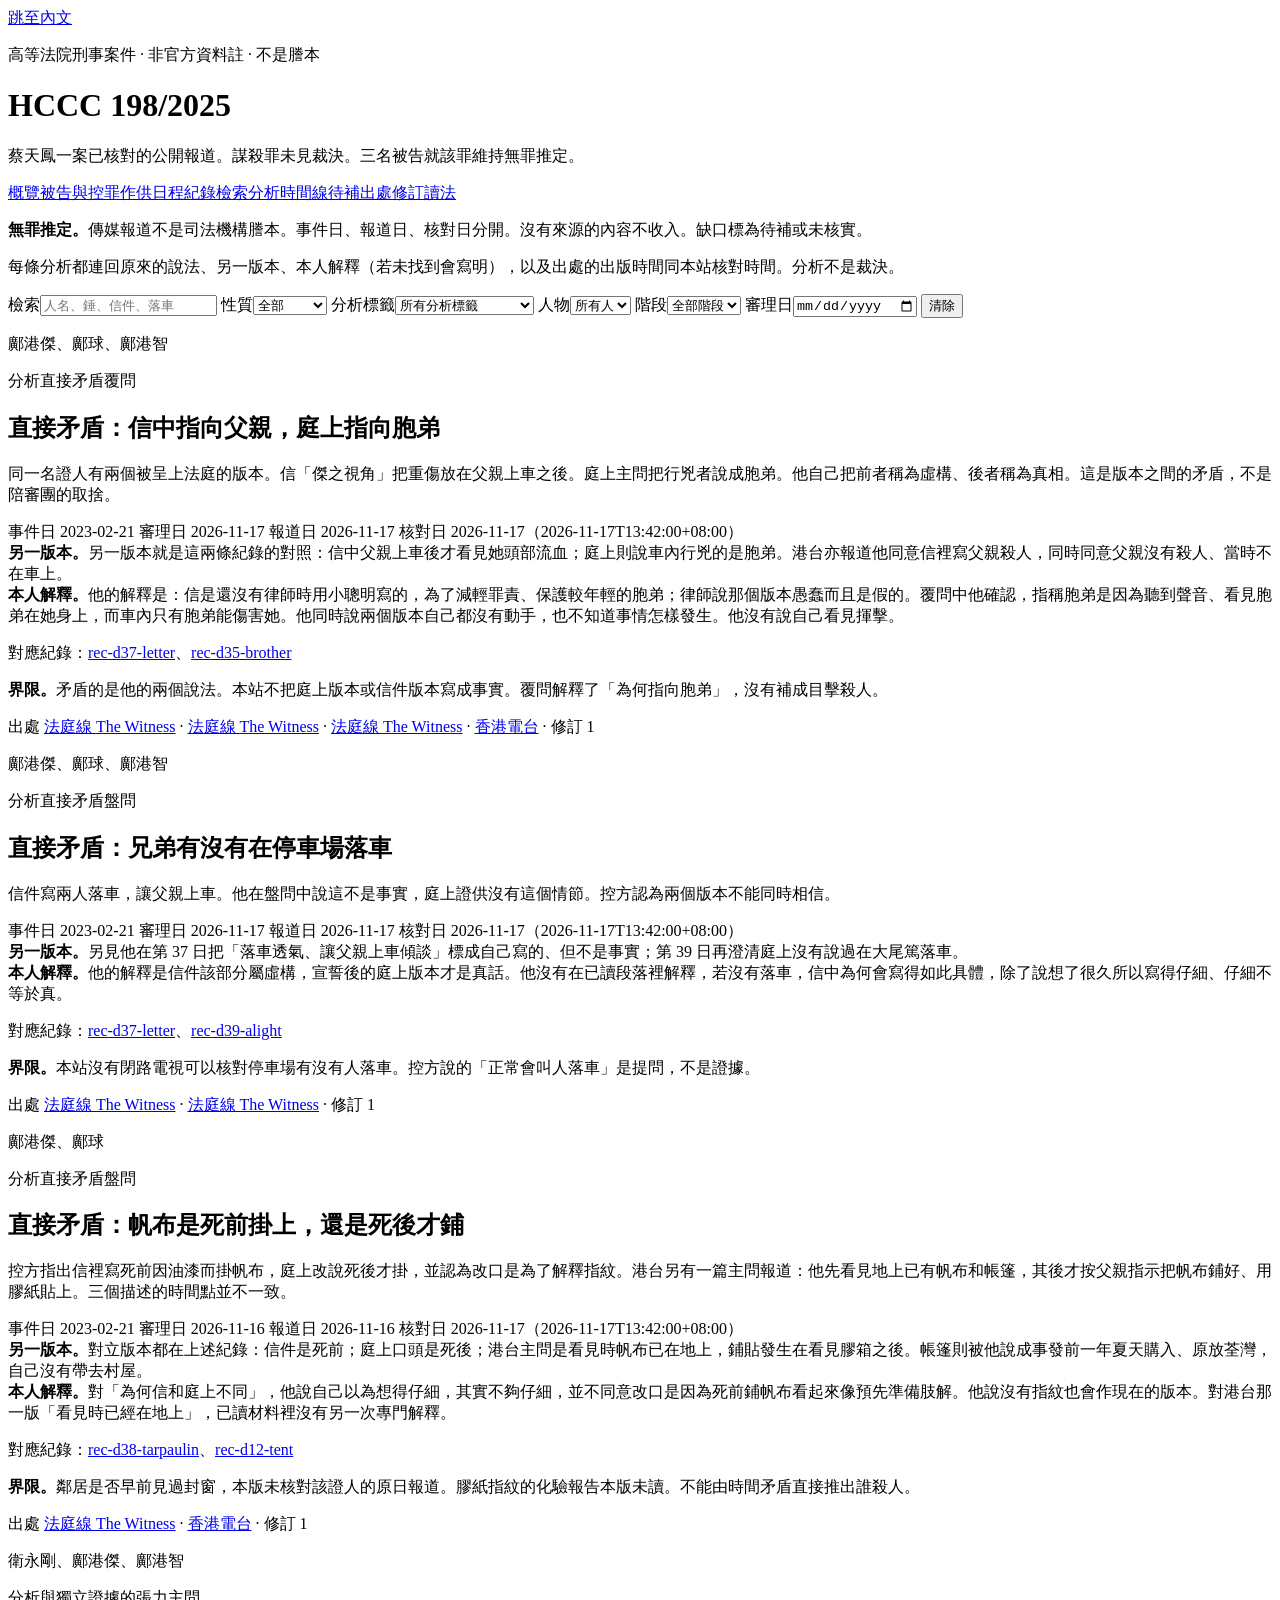
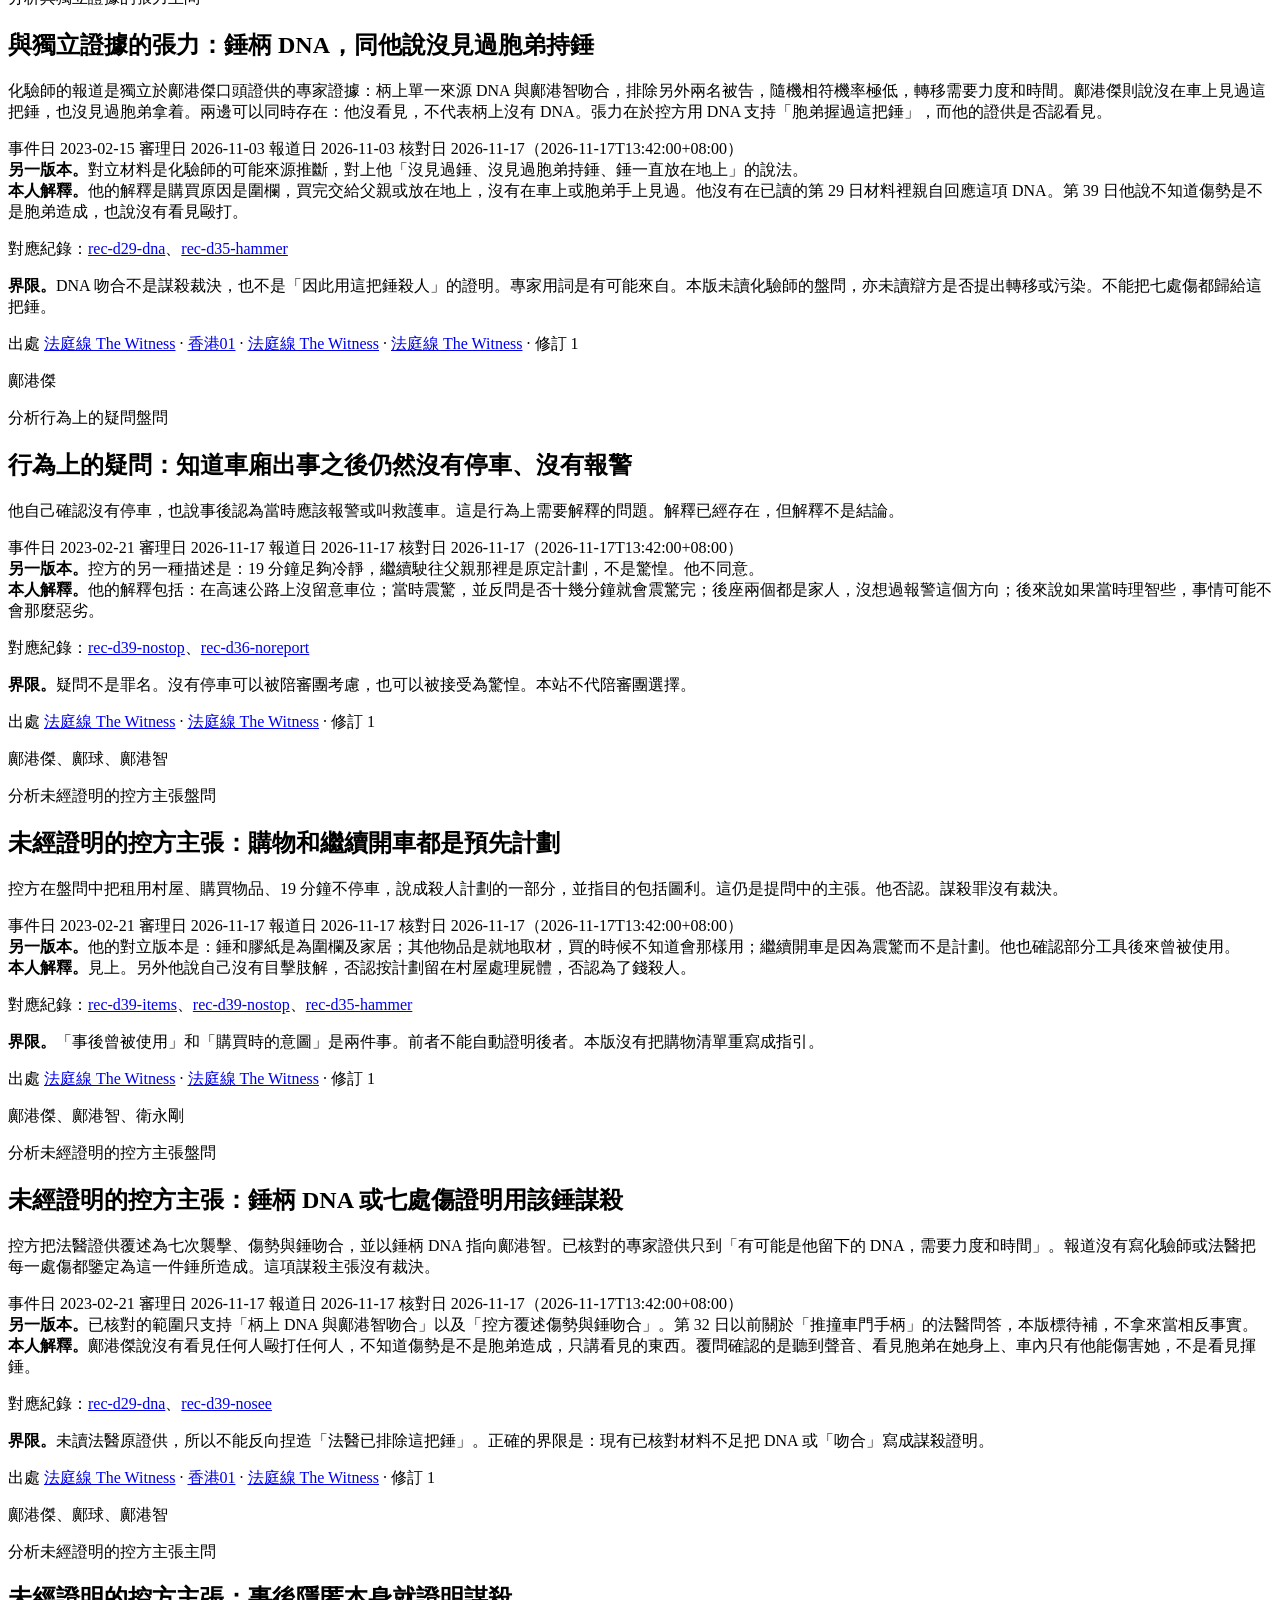
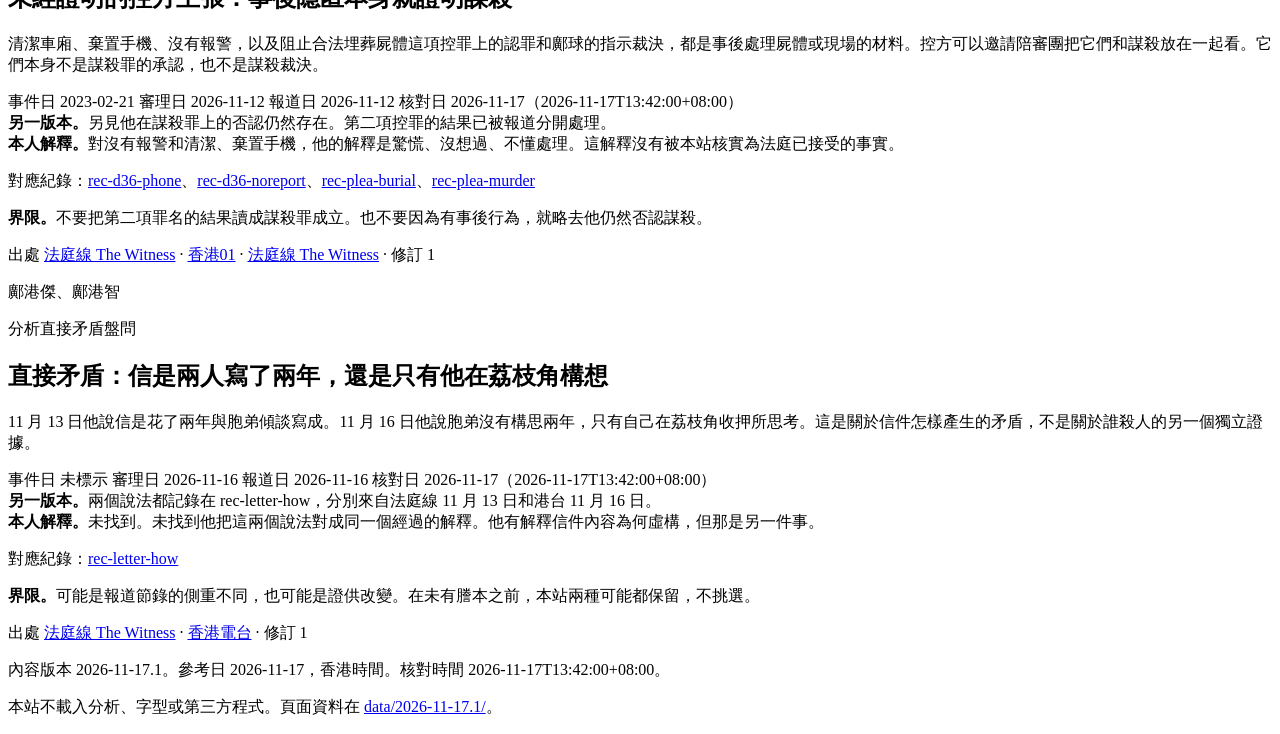
==== analysis.html @ abc50dba "Add court case review static site" ====
<!DOCTYPE html>
<html lang="zh-Hant-HK">
<head>
<meta charset="utf-8">
<meta name="viewport" content="width=device-width, initial-scale=1">
<title>分析 · HCCC 198/2025</title>
<link rel="stylesheet" href="assets/site.css">

</head>
<body>
<a class="skip" href="#content">跳至內文</a>
<header class="site-header">
  <div class="wrap">
    <p class="eyebrow">高等法院刑事案件 · 非官方資料註 · 不是謄本</p>
    <h1>HCCC 198/2025</h1>
    <p class="dek">蔡天鳳一案已核對的公開報道。謀殺罪未見裁決。三名被告就該罪維持無罪推定。</p>
    <nav class="nav" aria-label="頁面"><a href="index.html">概覽</a><a href="people.html">被告與控罪</a><a href="hearings.html">作供日程</a><a href="records.html">紀錄檢索</a><a href="analysis.html" aria-current="page">分析</a><a href="timeline.html">時間線</a><a href="gaps.html">待補</a><a href="sources.html">出處</a><a href="corrections.html">修訂</a><a href="method.html">讀法</a></nav>
  </div>
</header>
<div class="banner"><div class="wrap"><p><strong>無罪推定。</strong>傳媒報道不是司法機構謄本。事件日、報道日、核對日分開。沒有來源的內容不收入。缺口標為待補或未核實。</p></div></div>
<main id="content" class="wrap">
<section class="panel"><p>每條分析都連回原來的說法、另一版本、本人解釋（若未找到會寫明），以及出處的出版時間同本站核對時間。分析不是裁決。</p></section><div data-filter-root style="margin-top:0.8rem"><form class="filter" data-filter-form>
    <label>檢索<input name="text" type="search" placeholder="人名、錘、信件、落車"></label>
    <label>性質<select name="epistemic">
      <option value="">全部</option>
      <option value="reported-fact">報道事實</option>
      <option value="allegation">指控</option>
      <option value="analysis">分析</option>
      <option value="unknown">未知</option>
    </select></label>
    <label>分析標籤<select name="analysisLabel"><option value="">所有分析標籤</option><option value="direct-contradiction">直接矛盾</option><option value="tension-with-independent-evidence">與獨立證據的張力</option><option value="behavioural-question">行為上的疑問</option><option value="unproven-prosecution-proposition">未經證明的控方主張</option></select></label>
    <label>人物<select name="personId"><option value="">所有人</option><option value="p-choi">蔡天鳳</option><option value="p-d1">鄺港傑</option><option value="p-d2">鄺球</option><option value="p-d3">鄺港智</option><option value="p-judge">祁彥輝</option><option value="p-wai">衛永剛</option></select></label>
    <label>階段<select name="phase">
      <option value="">全部階段</option>
      <option value="examination-in-chief">主問</option>
      <option value="cross-examination">盤問</option>
      <option value="re-examination">覆問</option>
    </select></label>
    <label>審理日<input name="hearingDate" type="date"></label>
    <button type="reset">清除</button>
  </form>
  <p class="count" data-filter-count aria-live="polite"></p>
  <noscript><p>未啟用腳本時，下列紀錄全部列出。</p></noscript><div class="grid"><article class="record" id="an-who" data-record-id="an-who">
    <p class="kicker">鄺港傑、鄺球、鄺港智</p>
    <p><span class="tag analysis">分析</span><span class="tag analysis">直接矛盾</span><span class="tag">覆問</span></p>
    <h2>直接矛盾：信中指向父親，庭上指向胞弟</h2>
    <p>同一名證人有兩個被呈上法庭的版本。信「傑之視角」把重傷放在父親上車之後。庭上主問把行兇者說成胞弟。他自己把前者稱為虛構、後者稱為真相。這是版本之間的矛盾，不是陪審團的取捨。</p>
    <div class="dates">
    <span>事件日 2023-02-21</span>
    <span>審理日 2026-11-17</span>
    <span>報道日 2026-11-17</span>
    <span>核對日 2026-11-17（2026-11-17T13:42:00+08:00）</span>
  </div>
    <div class="explain"><strong>另一版本。</strong>另一版本就是這兩條紀錄的對照：信中父親上車後才看見她頭部流血；庭上則說車內行兇的是胞弟。港台亦報道他同意信裡寫父親殺人，同時同意父親沒有殺人、當時不在車上。</div>
      <div class="explain"><strong>本人解釋。</strong>他的解釋是：信是還沒有律師時用小聰明寫的，為了減輕罪責、保護較年輕的胞弟；律師說那個版本愚蠢而且是假的。覆問中他確認，指稱胞弟是因為聽到聲音、看見胞弟在她身上，而車內只有胞弟能傷害她。他同時說兩個版本自己都沒有動手，也不知道事情怎樣發生。他沒有說自己看見揮擊。</div>
      <p class="kicker">對應紀錄：<a href="records.html#rec-d37-letter">rec-d37-letter</a>、<a href="records.html#rec-d35-brother">rec-d35-brother</a></p>
    <div class="limits"><strong>界限。</strong>矛盾的是他的兩個說法。本站不把庭上版本或信件版本寫成事實。覆問解釋了「為何指向胞弟」，沒有補成目擊殺人。</div>
    <p class="kicker">出處 <a href="https://thewitnesshk.com/蔡天鳳案day37-囚中撰信指鄺球上車談判後蔡浴血-鄺港/">法庭線 The Witness</a> · <a href="https://thewitnesshk.com/蔡天鳳案day35-鄺港傑指證胞弟殺蔡-稱蔡車上罵弟其後/">法庭線 The Witness</a> · <a href="https://thewitnesshk.com/持續更新蔡天鳳案day39-控方列多個地點可停泊-質疑鄺/">法庭線 The Witness</a> · <a href="https://news.rthk.hk/rthk/ch/component/k2/1877960-20261116.htm">香港電台</a> · 修訂 1</p>
  </article>
<article class="record" id="an-alight" data-record-id="an-alight">
    <p class="kicker">鄺港傑、鄺球、鄺港智</p>
    <p><span class="tag analysis">分析</span><span class="tag analysis">直接矛盾</span><span class="tag">盤問</span></p>
    <h2>直接矛盾：兄弟有沒有在停車場落車</h2>
    <p>信件寫兩人落車，讓父親上車。他在盤問中說這不是事實，庭上證供沒有這個情節。控方認為兩個版本不能同時相信。</p>
    <div class="dates">
    <span>事件日 2023-02-21</span>
    <span>審理日 2026-11-17</span>
    <span>報道日 2026-11-17</span>
    <span>核對日 2026-11-17（2026-11-17T13:42:00+08:00）</span>
  </div>
    <div class="explain"><strong>另一版本。</strong>另見他在第 37 日把「落車透氣、讓父親上車傾談」標成自己寫的、但不是事實；第 39 日再澄清庭上沒有說過在大尾篤落車。</div>
      <div class="explain"><strong>本人解釋。</strong>他的解釋是信件該部分屬虛構，宣誓後的庭上版本才是真話。他沒有在已讀段落裡解釋，若沒有落車，信中為何會寫得如此具體，除了說想了很久所以寫得仔細、仔細不等於真。</div>
      <p class="kicker">對應紀錄：<a href="records.html#rec-d37-letter">rec-d37-letter</a>、<a href="records.html#rec-d39-alight">rec-d39-alight</a></p>
    <div class="limits"><strong>界限。</strong>本站沒有閉路電視可以核對停車場有沒有人落車。控方說的「正常會叫人落車」是提問，不是證據。</div>
    <p class="kicker">出處 <a href="https://thewitnesshk.com/蔡天鳳案day37-囚中撰信指鄺球上車談判後蔡浴血-鄺港/">法庭線 The Witness</a> · <a href="https://thewitnesshk.com/持續更新蔡天鳳案day39-控方列多個地點可停泊-質疑鄺/">法庭線 The Witness</a> · 修訂 1</p>
  </article>
<article class="record" id="an-tarp" data-record-id="an-tarp">
    <p class="kicker">鄺港傑、鄺球</p>
    <p><span class="tag analysis">分析</span><span class="tag analysis">直接矛盾</span><span class="tag">盤問</span></p>
    <h2>直接矛盾：帆布是死前掛上，還是死後才鋪</h2>
    <p>控方指出信裡寫死前因油漆而掛帆布，庭上改說死後才掛，並認為改口是為了解釋指紋。港台另有一篇主問報道：他先看見地上已有帆布和帳篷，其後才按父親指示把帆布鋪好、用膠紙貼上。三個描述的時間點並不一致。</p>
    <div class="dates">
    <span>事件日 2023-02-21</span>
    <span>審理日 2026-11-16</span>
    <span>報道日 2026-11-16</span>
    <span>核對日 2026-11-17（2026-11-17T13:42:00+08:00）</span>
  </div>
    <div class="explain"><strong>另一版本。</strong>對立版本都在上述紀錄：信件是死前；庭上口頭是死後；港台主問是看見時帆布已在地上，鋪貼發生在看見膠箱之後。帳篷則被他說成事發前一年夏天購入、原放荃灣，自己沒有帶去村屋。</div>
      <div class="explain"><strong>本人解釋。</strong>對「為何信和庭上不同」，他說自己以為想得仔細，其實不夠仔細，並不同意改口是因為死前鋪帆布看起來像預先準備肢解。他說沒有指紋也會作現在的版本。對港台那一版「看見時已經在地上」，已讀材料裡沒有另一次專門解釋。</div>
      <p class="kicker">對應紀錄：<a href="records.html#rec-d38-tarpaulin">rec-d38-tarpaulin</a>、<a href="records.html#rec-d12-tent">rec-d12-tent</a></p>
    <div class="limits"><strong>界限。</strong>鄰居是否早前見過封窗，本版未核對該證人的原日報道。膠紙指紋的化驗報告本版未讀。不能由時間矛盾直接推出誰殺人。</div>
    <p class="kicker">出處 <a href="https://thewitnesshk.com/持續更新-蔡天鳳案day38-鄺港傑開始接受控方盤問/">法庭線 The Witness</a> · <a href="https://news.rthk.hk/rthk/ch/component/k2/1877554-20261112.htm">香港電台</a> · 修訂 1</p>
  </article>
<article class="record" id="an-dna" data-record-id="an-dna">
    <p class="kicker">衛永剛、鄺港傑、鄺港智</p>
    <p><span class="tag analysis">分析</span><span class="tag analysis">與獨立證據的張力</span><span class="tag">主問</span></p>
    <h2>與獨立證據的張力：錘柄 DNA，同他說沒見過胞弟持錘</h2>
    <p>化驗師的報道是獨立於鄺港傑口頭證供的專家證據：柄上單一來源 DNA 與鄺港智吻合，排除另外兩名被告，隨機相符機率極低，轉移需要力度和時間。鄺港傑則說沒在車上見過這把錘，也沒見過胞弟拿着。兩邊可以同時存在：他沒看見，不代表柄上沒有 DNA。張力在於控方用 DNA 支持「胞弟握過這把錘」，而他的證供是否認看見。</p>
    <div class="dates">
    <span>事件日 2023-02-15</span>
    <span>審理日 2026-11-03</span>
    <span>報道日 2026-11-03</span>
    <span>核對日 2026-11-17（2026-11-17T13:42:00+08:00）</span>
  </div>
    <div class="explain"><strong>另一版本。</strong>對立材料是化驗師的可能來源推斷，對上他「沒見過錘、沒見過胞弟持錘、錘一直放在地上」的說法。</div>
      <div class="explain"><strong>本人解釋。</strong>他的解釋是購買原因是圍欄，買完交給父親或放在地上，沒有在車上或胞弟手上見過。他沒有在已讀的第 29 日材料裡親自回應這項 DNA。第 39 日他說不知道傷勢是不是胞弟造成，也說沒有看見毆打。</div>
      <p class="kicker">對應紀錄：<a href="records.html#rec-d29-dna">rec-d29-dna</a>、<a href="records.html#rec-d35-hammer">rec-d35-hammer</a></p>
    <div class="limits"><strong>界限。</strong>DNA 吻合不是謀殺裁決，也不是「因此用這把錘殺人」的證明。專家用詞是有可能來自。本版未讀化驗師的盤問，亦未讀辯方是否提出轉移或污染。不能把七處傷都歸給這把錘。</div>
    <p class="kicker">出處 <a href="https://thewitnesshk.com/蔡天鳳案day29-控方專家錘仔手柄dna與鄺港智吻合-與鄺球/">法庭線 The Witness</a> · <a href="https://www.hk01.com/社會新聞/60406763/蔡天鳳案-涉案錘柄dna屬鄺港智-專家排除屬鄺球鄺港傑兩人">香港01</a> · <a href="https://thewitnesshk.com/持續更新蔡天鳳案day35-鄺港傑數次到龍尾村與父吃飯/">法庭線 The Witness</a> · <a href="https://thewitnesshk.com/持續更新蔡天鳳案day39-控方列多個地點可停泊-質疑鄺/">法庭線 The Witness</a> · 修訂 1</p>
  </article>
<article class="record" id="an-nostop" data-record-id="an-nostop">
    <p class="kicker">鄺港傑</p>
    <p><span class="tag analysis">分析</span><span class="tag analysis">行為上的疑問</span><span class="tag">盤問</span></p>
    <h2>行為上的疑問：知道車廂出事之後仍然沒有停車、沒有報警</h2>
    <p>他自己確認沒有停車，也說事後認為當時應該報警或叫救護車。這是行為上需要解釋的問題。解釋已經存在，但解釋不是結論。</p>
    <div class="dates">
    <span>事件日 2023-02-21</span>
    <span>審理日 2026-11-17</span>
    <span>報道日 2026-11-17</span>
    <span>核對日 2026-11-17（2026-11-17T13:42:00+08:00）</span>
  </div>
    <div class="explain"><strong>另一版本。</strong>控方的另一種描述是：19 分鐘足夠冷靜，繼續駛往父親那裡是原定計劃，不是驚惶。他不同意。</div>
      <div class="explain"><strong>本人解釋。</strong>他的解釋包括：在高速公路上沒留意車位；當時震驚，並反問是否十幾分鐘就會震驚完；後座兩個都是家人，沒想過報警這個方向；後來說如果當時理智些，事情可能不會那麼惡劣。</div>
      <p class="kicker">對應紀錄：<a href="records.html#rec-d39-nostop">rec-d39-nostop</a>、<a href="records.html#rec-d36-noreport">rec-d36-noreport</a></p>
    <div class="limits"><strong>界限。</strong>疑問不是罪名。沒有停車可以被陪審團考慮，也可以被接受為驚惶。本站不代陪審團選擇。</div>
    <p class="kicker">出處 <a href="https://thewitnesshk.com/持續更新蔡天鳳案day39-控方列多個地點可停泊-質疑鄺/">法庭線 The Witness</a> · <a href="https://thewitnesshk.com/蔡天鳳案day36-鄺港傑清潔車廂棄蔡手機-因冇諗過唔識/">法庭線 The Witness</a> · 修訂 1</p>
  </article>
<article class="record" id="an-plan" data-record-id="an-plan">
    <p class="kicker">鄺港傑、鄺球、鄺港智</p>
    <p><span class="tag analysis">分析</span><span class="tag analysis">未經證明的控方主張</span><span class="tag">盤問</span></p>
    <h2>未經證明的控方主張：購物和繼續開車都是預先計劃</h2>
    <p>控方在盤問中把租用村屋、購買物品、19 分鐘不停車，說成殺人計劃的一部分，並指目的包括圖利。這仍是提問中的主張。他否認。謀殺罪沒有裁決。</p>
    <div class="dates">
    <span>事件日 2023-02-21</span>
    <span>審理日 2026-11-17</span>
    <span>報道日 2026-11-17</span>
    <span>核對日 2026-11-17（2026-11-17T13:42:00+08:00）</span>
  </div>
    <div class="explain"><strong>另一版本。</strong>他的對立版本是：錘和膠紙是為圍欄及家居；其他物品是就地取材，買的時候不知道會那樣用；繼續開車是因為震驚而不是計劃。他也確認部分工具後來曾被使用。</div>
      <div class="explain"><strong>本人解釋。</strong>見上。另外他說自己沒有目擊肢解，否認按計劃留在村屋處理屍體，否認為了錢殺人。</div>
      <p class="kicker">對應紀錄：<a href="records.html#rec-d39-items">rec-d39-items</a>、<a href="records.html#rec-d39-nostop">rec-d39-nostop</a>、<a href="records.html#rec-d35-hammer">rec-d35-hammer</a></p>
    <div class="limits"><strong>界限。</strong>「事後曾被使用」和「購買時的意圖」是兩件事。前者不能自動證明後者。本版沒有把購物清單重寫成指引。</div>
    <p class="kicker">出處 <a href="https://thewitnesshk.com/持續更新蔡天鳳案day39-控方列多個地點可停泊-質疑鄺/">法庭線 The Witness</a> · <a href="https://thewitnesshk.com/持續更新蔡天鳳案day35-鄺港傑數次到龍尾村與父吃飯/">法庭線 The Witness</a> · 修訂 1</p>
  </article>
<article class="record" id="an-hammer-limit" data-record-id="an-hammer-limit">
    <p class="kicker">鄺港傑、鄺港智、衛永剛</p>
    <p><span class="tag analysis">分析</span><span class="tag analysis">未經證明的控方主張</span><span class="tag">盤問</span></p>
    <h2>未經證明的控方主張：錘柄 DNA 或七處傷證明用該錘謀殺</h2>
    <p>控方把法醫證供覆述為七次襲擊、傷勢與錘吻合，並以錘柄 DNA 指向鄺港智。已核對的專家證供只到「有可能是他留下的 DNA，需要力度和時間」。報道沒有寫化驗師或法醫把每一處傷都鑒定為這一件錘所造成。這項謀殺主張沒有裁決。</p>
    <div class="dates">
    <span>事件日 2023-02-21</span>
    <span>審理日 2026-11-17</span>
    <span>報道日 2026-11-17</span>
    <span>核對日 2026-11-17（2026-11-17T13:42:00+08:00）</span>
  </div>
    <div class="explain"><strong>另一版本。</strong>已核對的範圍只支持「柄上 DNA 與鄺港智吻合」以及「控方覆述傷勢與錘吻合」。第 32 日以前關於「推撞車門手柄」的法醫問答，本版標待補，不拿來當相反事實。</div>
      <div class="explain"><strong>本人解釋。</strong>鄺港傑說沒有看見任何人毆打任何人，不知道傷勢是不是胞弟造成，只講看見的東西。覆問確認的是聽到聲音、看見胞弟在她身上、車內只有他能傷害她，不是看見揮錘。</div>
      <p class="kicker">對應紀錄：<a href="records.html#rec-d29-dna">rec-d29-dna</a>、<a href="records.html#rec-d39-nosee">rec-d39-nosee</a></p>
    <div class="limits"><strong>界限。</strong>未讀法醫原證供，所以不能反向捏造「法醫已排除這把錘」。正確的界限是：現有已核對材料不足把 DNA 或「吻合」寫成謀殺證明。</div>
    <p class="kicker">出處 <a href="https://thewitnesshk.com/蔡天鳳案day29-控方專家錘仔手柄dna與鄺港智吻合-與鄺球/">法庭線 The Witness</a> · <a href="https://www.hk01.com/社會新聞/60406763/蔡天鳳案-涉案錘柄dna屬鄺港智-專家排除屬鄺球鄺港傑兩人">香港01</a> · <a href="https://thewitnesshk.com/持續更新蔡天鳳案day39-控方列多個地點可停泊-質疑鄺/">法庭線 The Witness</a> · 修訂 1</p>
  </article>
<article class="record" id="an-conceal" data-record-id="an-conceal">
    <p class="kicker">鄺港傑、鄺球、鄺港智</p>
    <p><span class="tag analysis">分析</span><span class="tag analysis">未經證明的控方主張</span><span class="tag">主問</span></p>
    <h2>未經證明的控方主張：事後隱匿本身就證明謀殺</h2>
    <p>清潔車廂、棄置手機、沒有報警，以及阻止合法埋葬屍體這項控罪上的認罪和鄺球的指示裁決，都是事後處理屍體或現場的材料。控方可以邀請陪審團把它們和謀殺放在一起看。它們本身不是謀殺罪的承認，也不是謀殺裁決。</p>
    <div class="dates">
    <span>事件日 2023-02-21</span>
    <span>審理日 2026-11-12</span>
    <span>報道日 2026-11-12</span>
    <span>核對日 2026-11-17（2026-11-17T13:42:00+08:00）</span>
  </div>
    <div class="explain"><strong>另一版本。</strong>另見他在謀殺罪上的否認仍然存在。第二項控罪的結果已被報道分開處理。</div>
      <div class="explain"><strong>本人解釋。</strong>對沒有報警和清潔、棄置手機，他的解釋是驚慌、沒想過、不懂處理。這解釋沒有被本站核實為法庭已接受的事實。</div>
      <p class="kicker">對應紀錄：<a href="records.html#rec-d36-phone">rec-d36-phone</a>、<a href="records.html#rec-d36-noreport">rec-d36-noreport</a>、<a href="records.html#rec-plea-burial">rec-plea-burial</a>、<a href="records.html#rec-plea-murder">rec-plea-murder</a></p>
    <div class="limits"><strong>界限。</strong>不要把第二項罪名的結果讀成謀殺罪成立。也不要因為有事後行為，就略去他仍然否認謀殺。</div>
    <p class="kicker">出處 <a href="https://thewitnesshk.com/蔡天鳳案day36-鄺港傑清潔車廂棄蔡手機-因冇諗過唔識/">法庭線 The Witness</a> · <a href="https://www.hk01.com/社會新聞/60405162/">香港01</a> · <a href="https://thewitnesshk.com/持續更新蔡天鳳案day39-控方列多個地點可停泊-質疑鄺/">法庭線 The Witness</a> · 修訂 1</p>
  </article>
<article class="record" id="an-letter-how" data-record-id="an-letter-how">
    <p class="kicker">鄺港傑、鄺港智</p>
    <p><span class="tag analysis">分析</span><span class="tag analysis">直接矛盾</span><span class="tag">盤問</span></p>
    <h2>直接矛盾：信是兩人寫了兩年，還是只有他在荔枝角構想</h2>
    <p>11 月 13 日他說信是花了兩年與胞弟傾談寫成。11 月 16 日他說胞弟沒有構思兩年，只有自己在荔枝角收押所思考。這是關於信件怎樣產生的矛盾，不是關於誰殺人的另一個獨立證據。</p>
    <div class="dates">
    <span>事件日 未標示</span>
    <span>審理日 2026-11-16</span>
    <span>報道日 2026-11-16</span>
    <span>核對日 2026-11-17（2026-11-17T13:42:00+08:00）</span>
  </div>
    <div class="explain"><strong>另一版本。</strong>兩個說法都記錄在 rec-letter-how，分別來自法庭線 11 月 13 日和港台 11 月 16 日。</div>
      <div class="explain"><strong>本人解釋。</strong>未找到。未找到他把這兩個說法對成同一個經過的解釋。他有解釋信件內容為何虛構，但那是另一件事。</div>
      <p class="kicker">對應紀錄：<a href="records.html#rec-letter-how">rec-letter-how</a></p>
    <div class="limits"><strong>界限。</strong>可能是報道節錄的側重不同，也可能是證供改變。在未有謄本之前，本站兩種可能都保留，不挑選。</div>
    <p class="kicker">出處 <a href="https://thewitnesshk.com/蔡天鳳案day37-囚中撰信指鄺球上車談判後蔡浴血-鄺港/">法庭線 The Witness</a> · <a href="https://news.rthk.hk/rthk/ch/component/k2/1877960-20261116.htm">香港電台</a> · 修訂 1</p>
  </article></div></div><script id="record-data" type="application/json">[{"id":"an-who","epistemic":"analysis","analysisLabel":"direct-contradiction","title":"直接矛盾：信中指向父親，庭上指向胞弟","summary":"同一名證人有兩個被呈上法庭的版本。信「傑之視角」把重傷放在父親上車之後。庭上主問把行兇者說成胞弟。他自己把前者稱為虛構、後者稱為真相。這是版本之間的矛盾，不是陪審團的取捨。","originalRecordIds":["rec-d37-letter","rec-d35-brother"],"alternate":{"status":"found","text":"另一版本就是這兩條紀錄的對照：信中父親上車後才看見她頭部流血；庭上則說車內行兇的是胞弟。港台亦報道他同意信裡寫父親殺人，同時同意父親沒有殺人、當時不在車上。"},"explanation":{"status":"found","text":"他的解釋是：信是還沒有律師時用小聰明寫的，為了減輕罪責、保護較年輕的胞弟；律師說那個版本愚蠢而且是假的。覆問中他確認，指稱胞弟是因為聽到聲音、看見胞弟在她身上，而車內只有胞弟能傷害她。他同時說兩個版本自己都沒有動手，也不知道事情怎樣發生。他沒有說自己看見揮擊。"},"limits":"矛盾的是他的兩個說法。本站不把庭上版本或信件版本寫成事實。覆問解釋了「為何指向胞弟」，沒有補成目擊殺人。","revision":1,"sourceIds":["src-witness-d37-letter","src-witness-d35","src-witness-d39","src-rthk-1116"],"personIds":["p-d1","p-d2","p-d3"],"eventDate":"2023-02-21","hearingDate":"2026-11-17","reportDate":"2026-11-17","verificationDate":"2026-11-17","checkedAt":"2026-11-17T13:42:00+08:00","phase":"re-examination","tags":["直接矛盾","傑之視角","胞弟"]},{"id":"an-alight","epistemic":"analysis","analysisLabel":"direct-contradiction","title":"直接矛盾：兄弟有沒有在停車場落車","summary":"信件寫兩人落車，讓父親上車。他在盤問中說這不是事實，庭上證供沒有這個情節。控方認為兩個版本不能同時相信。","originalRecordIds":["rec-d37-letter","rec-d39-alight"],"alternate":{"status":"found","text":"另見他在第 37 日把「落車透氣、讓父親上車傾談」標成自己寫的、但不是事實；第 39 日再澄清庭上沒有說過在大尾篤落車。"},"explanation":{"status":"found","text":"他的解釋是信件該部分屬虛構，宣誓後的庭上版本才是真話。他沒有在已讀段落裡解釋，若沒有落車，信中為何會寫得如此具體，除了說想了很久所以寫得仔細、仔細不等於真。"},"limits":"本站沒有閉路電視可以核對停車場有沒有人落車。控方說的「正常會叫人落車」是提問，不是證據。","revision":1,"sourceIds":["src-witness-d37-letter","src-witness-d39"],"personIds":["p-d1","p-d2","p-d3"],"eventDate":"2023-02-21","hearingDate":"2026-11-17","reportDate":"2026-11-17","verificationDate":"2026-11-17","checkedAt":"2026-11-17T13:42:00+08:00","phase":"cross-examination","tags":["落車","直接矛盾"]},{"id":"an-tarp","epistemic":"analysis","analysisLabel":"direct-contradiction","title":"直接矛盾：帆布是死前掛上，還是死後才鋪","summary":"控方指出信裡寫死前因油漆而掛帆布，庭上改說死後才掛，並認為改口是為了解釋指紋。港台另有一篇主問報道：他先看見地上已有帆布和帳篷，其後才按父親指示把帆布鋪好、用膠紙貼上。三個描述的時間點並不一致。","originalRecordIds":["rec-d38-tarpaulin","rec-d12-tent"],"alternate":{"status":"found","text":"對立版本都在上述紀錄：信件是死前；庭上口頭是死後；港台主問是看見時帆布已在地上，鋪貼發生在看見膠箱之後。帳篷則被他說成事發前一年夏天購入、原放荃灣，自己沒有帶去村屋。"},"explanation":{"status":"found","text":"對「為何信和庭上不同」，他說自己以為想得仔細，其實不夠仔細，並不同意改口是因為死前鋪帆布看起來像預先準備肢解。他說沒有指紋也會作現在的版本。對港台那一版「看見時已經在地上」，已讀材料裡沒有另一次專門解釋。"},"limits":"鄰居是否早前見過封窗，本版未核對該證人的原日報道。膠紙指紋的化驗報告本版未讀。不能由時間矛盾直接推出誰殺人。","revision":1,"sourceIds":["src-witness-d38","src-rthk-1112"],"personIds":["p-d1","p-d2"],"eventDate":"2023-02-21","hearingDate":"2026-11-16","reportDate":"2026-11-16","verificationDate":"2026-11-17","checkedAt":"2026-11-17T13:42:00+08:00","phase":"cross-examination","tags":["帆布","死前","死後"]},{"id":"an-dna","epistemic":"analysis","analysisLabel":"tension-with-independent-evidence","title":"與獨立證據的張力：錘柄 DNA，同他說沒見過胞弟持錘","summary":"化驗師的報道是獨立於鄺港傑口頭證供的專家證據：柄上單一來源 DNA 與鄺港智吻合，排除另外兩名被告，隨機相符機率極低，轉移需要力度和時間。鄺港傑則說沒在車上見過這把錘，也沒見過胞弟拿着。兩邊可以同時存在：他沒看見，不代表柄上沒有 DNA。張力在於控方用 DNA 支持「胞弟握過這把錘」，而他的證供是否認看見。","originalRecordIds":["rec-d29-dna","rec-d35-hammer"],"alternate":{"status":"found","text":"對立材料是化驗師的可能來源推斷，對上他「沒見過錘、沒見過胞弟持錘、錘一直放在地上」的說法。"},"explanation":{"status":"found","text":"他的解釋是購買原因是圍欄，買完交給父親或放在地上，沒有在車上或胞弟手上見過。他沒有在已讀的第 29 日材料裡親自回應這項 DNA。第 39 日他說不知道傷勢是不是胞弟造成，也說沒有看見毆打。"},"limits":"DNA 吻合不是謀殺裁決，也不是「因此用這把錘殺人」的證明。專家用詞是有可能來自。本版未讀化驗師的盤問，亦未讀辯方是否提出轉移或污染。不能把七處傷都歸給這把錘。","revision":1,"sourceIds":["src-witness-d29","src-hk01-dna","src-witness-d35-live","src-witness-d39"],"personIds":["p-wai","p-d1","p-d3"],"eventDate":"2023-02-15","hearingDate":"2026-11-03","reportDate":"2026-11-03","verificationDate":"2026-11-17","checkedAt":"2026-11-17T13:42:00+08:00","phase":"examination-in-chief","tags":["DNA","張力","錘"]},{"id":"an-nostop","epistemic":"analysis","analysisLabel":"behavioural-question","title":"行為上的疑問：知道車廂出事之後仍然沒有停車、沒有報警","summary":"他自己確認沒有停車，也說事後認為當時應該報警或叫救護車。這是行為上需要解釋的問題。解釋已經存在，但解釋不是結論。","originalRecordIds":["rec-d39-nostop","rec-d36-noreport"],"alternate":{"status":"found","text":"控方的另一種描述是：19 分鐘足夠冷靜，繼續駛往父親那裡是原定計劃，不是驚惶。他不同意。"},"explanation":{"status":"found","text":"他的解釋包括：在高速公路上沒留意車位；當時震驚，並反問是否十幾分鐘就會震驚完；後座兩個都是家人，沒想過報警這個方向；後來說如果當時理智些，事情可能不會那麼惡劣。"},"limits":"疑問不是罪名。沒有停車可以被陪審團考慮，也可以被接受為驚惶。本站不代陪審團選擇。","revision":1,"sourceIds":["src-witness-d39","src-witness-d36"],"personIds":["p-d1"],"eventDate":"2023-02-21","hearingDate":"2026-11-17","reportDate":"2026-11-17","verificationDate":"2026-11-17","checkedAt":"2026-11-17T13:42:00+08:00","phase":"cross-examination","tags":["不停車","行為"]},{"id":"an-plan","epistemic":"analysis","analysisLabel":"unproven-prosecution-proposition","title":"未經證明的控方主張：購物和繼續開車都是預先計劃","summary":"控方在盤問中把租用村屋、購買物品、19 分鐘不停車，說成殺人計劃的一部分，並指目的包括圖利。這仍是提問中的主張。他否認。謀殺罪沒有裁決。","originalRecordIds":["rec-d39-items","rec-d39-nostop","rec-d35-hammer"],"alternate":{"status":"found","text":"他的對立版本是：錘和膠紙是為圍欄及家居；其他物品是就地取材，買的時候不知道會那樣用；繼續開車是因為震驚而不是計劃。他也確認部分工具後來曾被使用。"},"explanation":{"status":"found","text":"見上。另外他說自己沒有目擊肢解，否認按計劃留在村屋處理屍體，否認為了錢殺人。"},"limits":"「事後曾被使用」和「購買時的意圖」是兩件事。前者不能自動證明後者。本版沒有把購物清單重寫成指引。","revision":1,"sourceIds":["src-witness-d39","src-witness-d35-live"],"personIds":["p-d1","p-d2","p-d3"],"eventDate":"2023-02-21","hearingDate":"2026-11-17","reportDate":"2026-11-17","verificationDate":"2026-11-17","checkedAt":"2026-11-17T13:42:00+08:00","phase":"cross-examination","tags":["預謀","控方主張","就地取材"]},{"id":"an-hammer-limit","epistemic":"analysis","analysisLabel":"unproven-prosecution-proposition","title":"未經證明的控方主張：錘柄 DNA 或七處傷證明用該錘謀殺","summary":"控方把法醫證供覆述為七次襲擊、傷勢與錘吻合，並以錘柄 DNA 指向鄺港智。已核對的專家證供只到「有可能是他留下的 DNA，需要力度和時間」。報道沒有寫化驗師或法醫把每一處傷都鑒定為這一件錘所造成。這項謀殺主張沒有裁決。","originalRecordIds":["rec-d29-dna","rec-d39-nosee"],"alternate":{"status":"found","text":"已核對的範圍只支持「柄上 DNA 與鄺港智吻合」以及「控方覆述傷勢與錘吻合」。第 32 日以前關於「推撞車門手柄」的法醫問答，本版標待補，不拿來當相反事實。"},"explanation":{"status":"found","text":"鄺港傑說沒有看見任何人毆打任何人，不知道傷勢是不是胞弟造成，只講看見的東西。覆問確認的是聽到聲音、看見胞弟在她身上、車內只有他能傷害她，不是看見揮錘。"},"limits":"未讀法醫原證供，所以不能反向捏造「法醫已排除這把錘」。正確的界限是：現有已核對材料不足把 DNA 或「吻合」寫成謀殺證明。","revision":1,"sourceIds":["src-witness-d29","src-hk01-dna","src-witness-d39"],"personIds":["p-d1","p-d3","p-wai"],"eventDate":"2023-02-21","hearingDate":"2026-11-17","reportDate":"2026-11-17","verificationDate":"2026-11-17","checkedAt":"2026-11-17T13:42:00+08:00","phase":"cross-examination","tags":["錘","DNA","七處","未證明"]},{"id":"an-conceal","epistemic":"analysis","analysisLabel":"unproven-prosecution-proposition","title":"未經證明的控方主張：事後隱匿本身就證明謀殺","summary":"清潔車廂、棄置手機、沒有報警，以及阻止合法埋葬屍體這項控罪上的認罪和鄺球的指示裁決，都是事後處理屍體或現場的材料。控方可以邀請陪審團把它們和謀殺放在一起看。它們本身不是謀殺罪的承認，也不是謀殺裁決。","originalRecordIds":["rec-d36-phone","rec-d36-noreport","rec-plea-burial","rec-plea-murder"],"alternate":{"status":"found","text":"另見他在謀殺罪上的否認仍然存在。第二項控罪的結果已被報道分開處理。"},"explanation":{"status":"found","text":"對沒有報警和清潔、棄置手機，他的解釋是驚慌、沒想過、不懂處理。這解釋沒有被本站核實為法庭已接受的事實。"},"limits":"不要把第二項罪名的結果讀成謀殺罪成立。也不要因為有事後行為，就略去他仍然否認謀殺。","revision":1,"sourceIds":["src-witness-d36","src-hk01-1030","src-witness-d39"],"personIds":["p-d1","p-d2","p-d3"],"eventDate":"2023-02-21","hearingDate":"2026-11-12","reportDate":"2026-11-12","verificationDate":"2026-11-17","checkedAt":"2026-11-17T13:42:00+08:00","phase":"examination-in-chief","tags":["隱匿","謀殺","第二項控罪"]},{"id":"an-letter-how","epistemic":"analysis","analysisLabel":"direct-contradiction","title":"直接矛盾：信是兩人寫了兩年，還是只有他在荔枝角構想","summary":"11 月 13 日他說信是花了兩年與胞弟傾談寫成。11 月 16 日他說胞弟沒有構思兩年，只有自己在荔枝角收押所思考。這是關於信件怎樣產生的矛盾，不是關於誰殺人的另一個獨立證據。","originalRecordIds":["rec-letter-how"],"alternate":{"status":"found","text":"兩個說法都記錄在 rec-letter-how，分別來自法庭線 11 月 13 日和港台 11 月 16 日。"},"explanation":{"status":"not-found","text":"未找到他把這兩個說法對成同一個經過的解釋。他有解釋信件內容為何虛構，但那是另一件事。"},"limits":"可能是報道節錄的側重不同，也可能是證供改變。在未有謄本之前，本站兩種可能都保留，不挑選。","revision":1,"sourceIds":["src-witness-d37-letter","src-rthk-1116"],"personIds":["p-d1","p-d3"],"eventDate":null,"hearingDate":"2026-11-16","reportDate":"2026-11-16","verificationDate":"2026-11-17","checkedAt":"2026-11-17T13:42:00+08:00","phase":"cross-examination","tags":["信件","未找到","兩年"]}]</script>
<script type="module" src="assets/site.js"></script>
</main>
<footer>
  <div class="wrap">
    <p>內容版本 2026-11-17.1。參考日 2026-11-17，香港時間。核對時間 2026-11-17T13:42:00+08:00。</p>
    <p>本站不載入分析、字型或第三方程式。頁面資料在 <a href="data/2026-11-17.1/records.json">data/2026-11-17.1/</a>。</p>
  </div>
</footer>
</body>
</html>
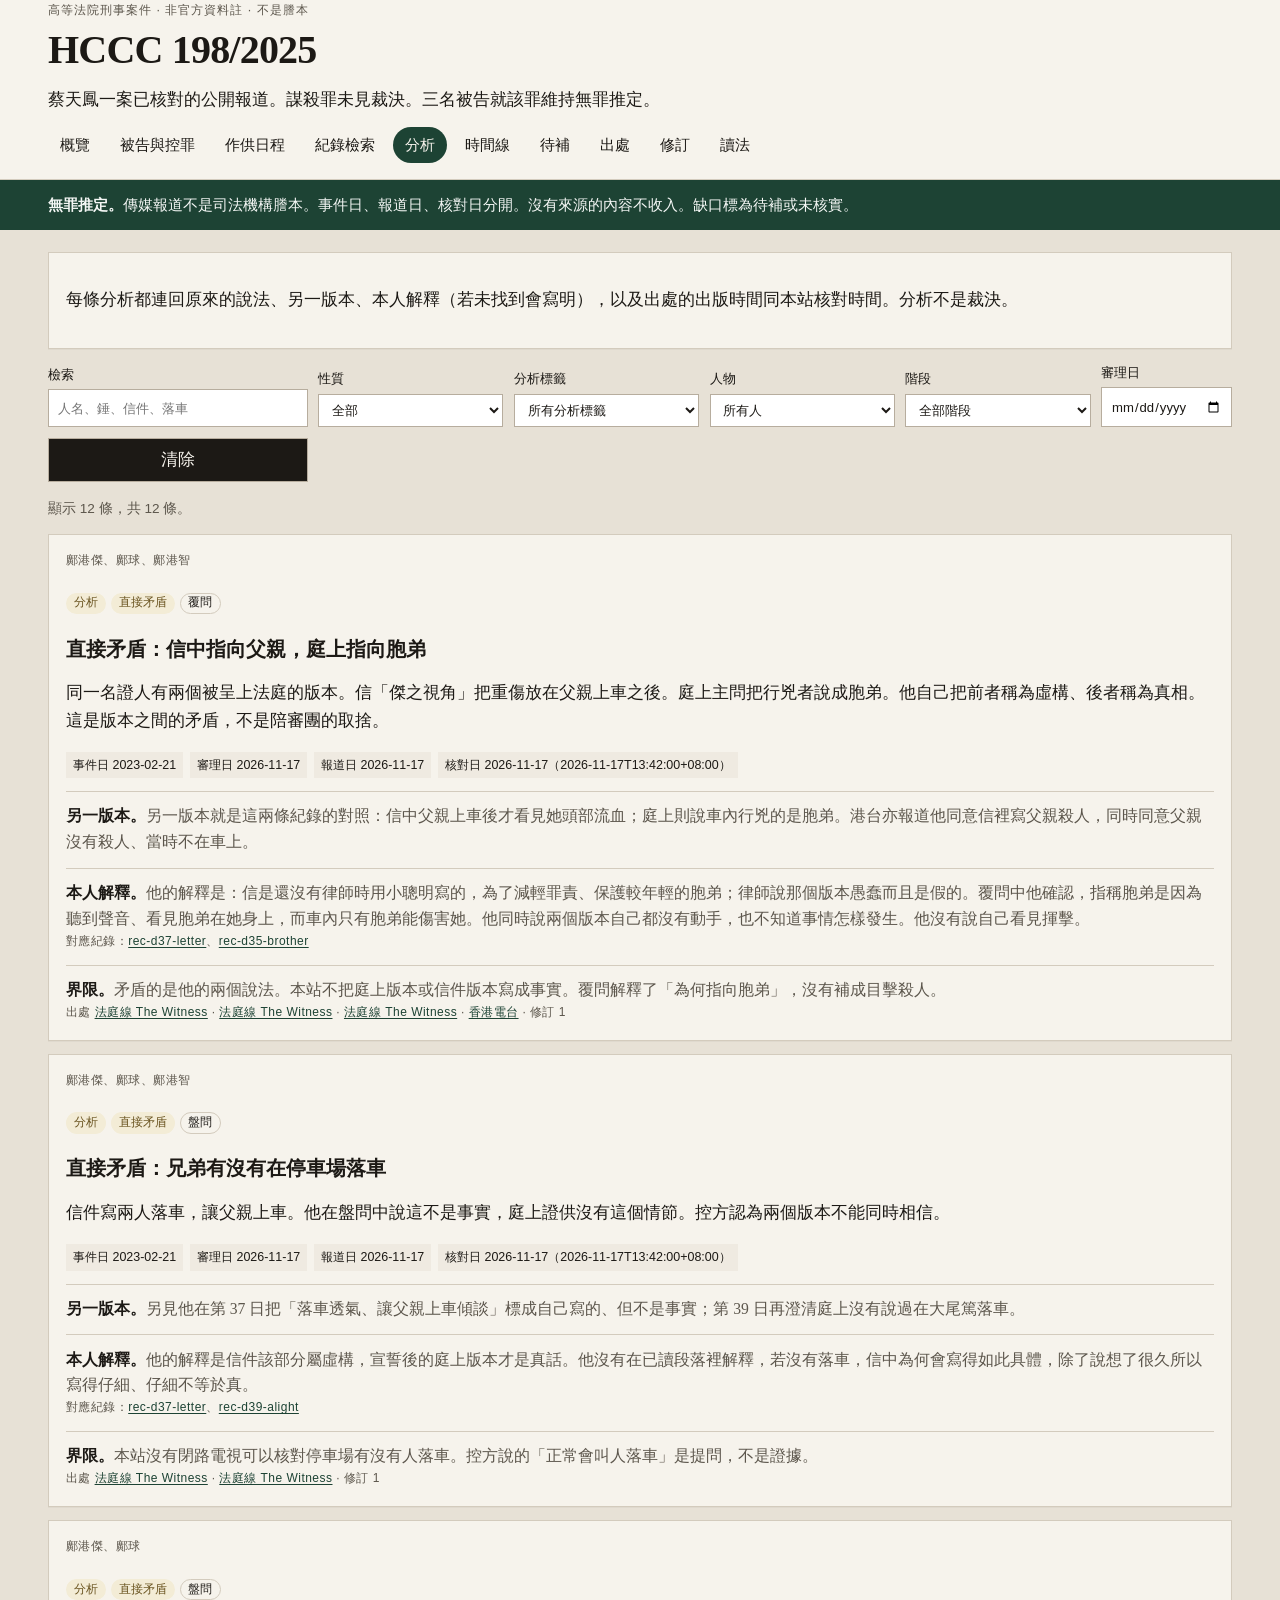
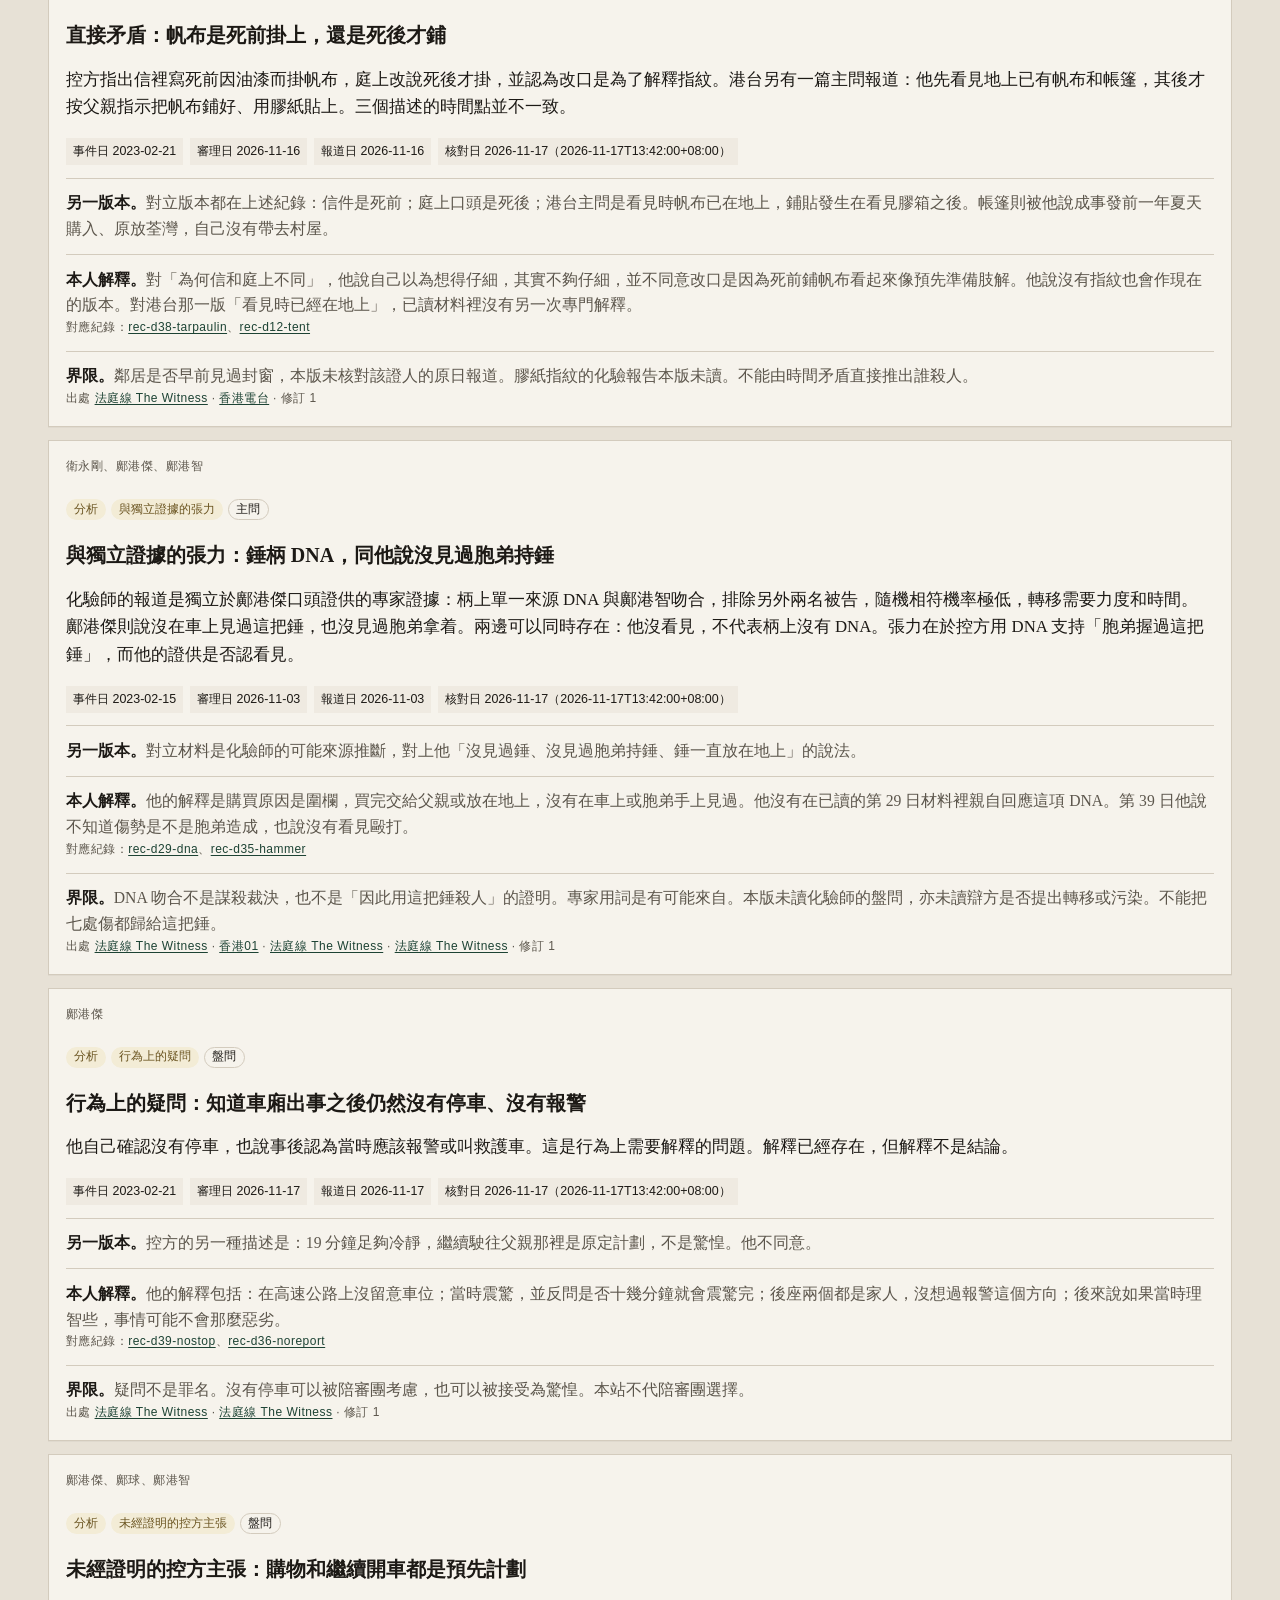
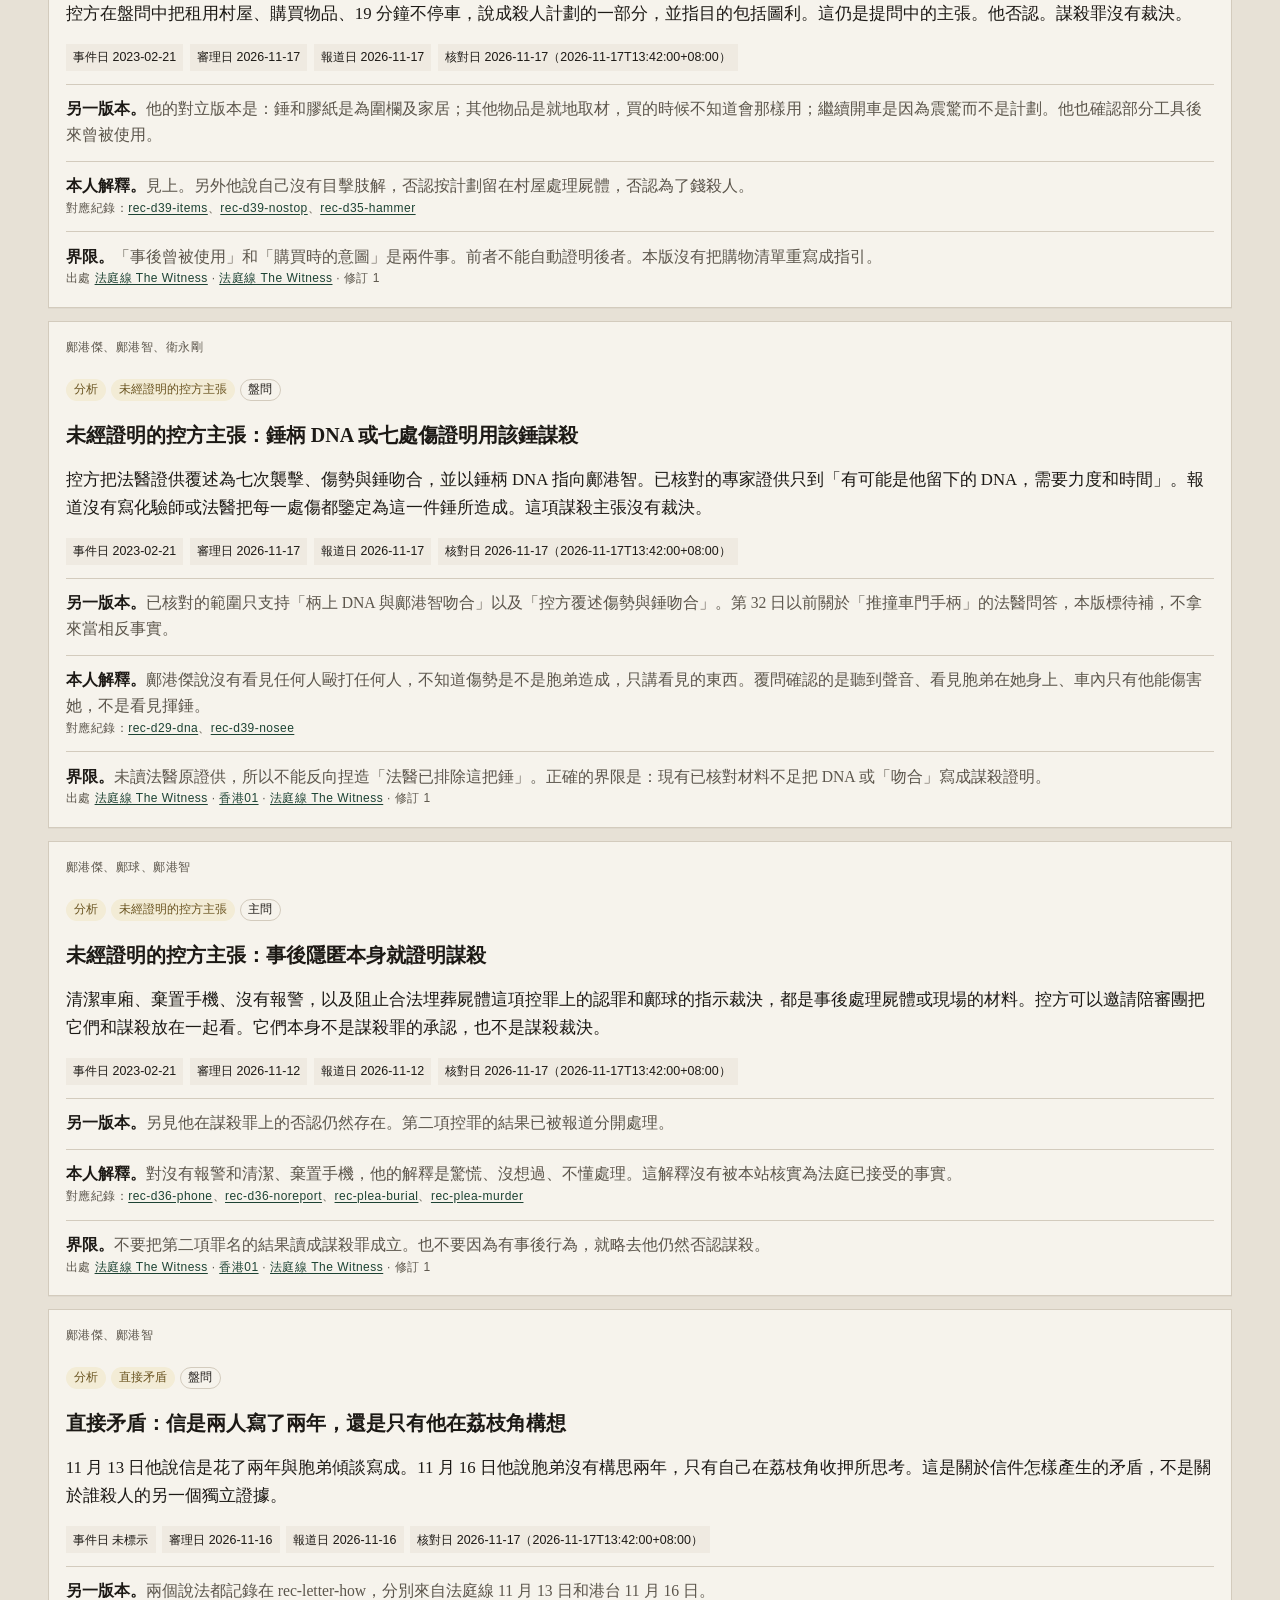
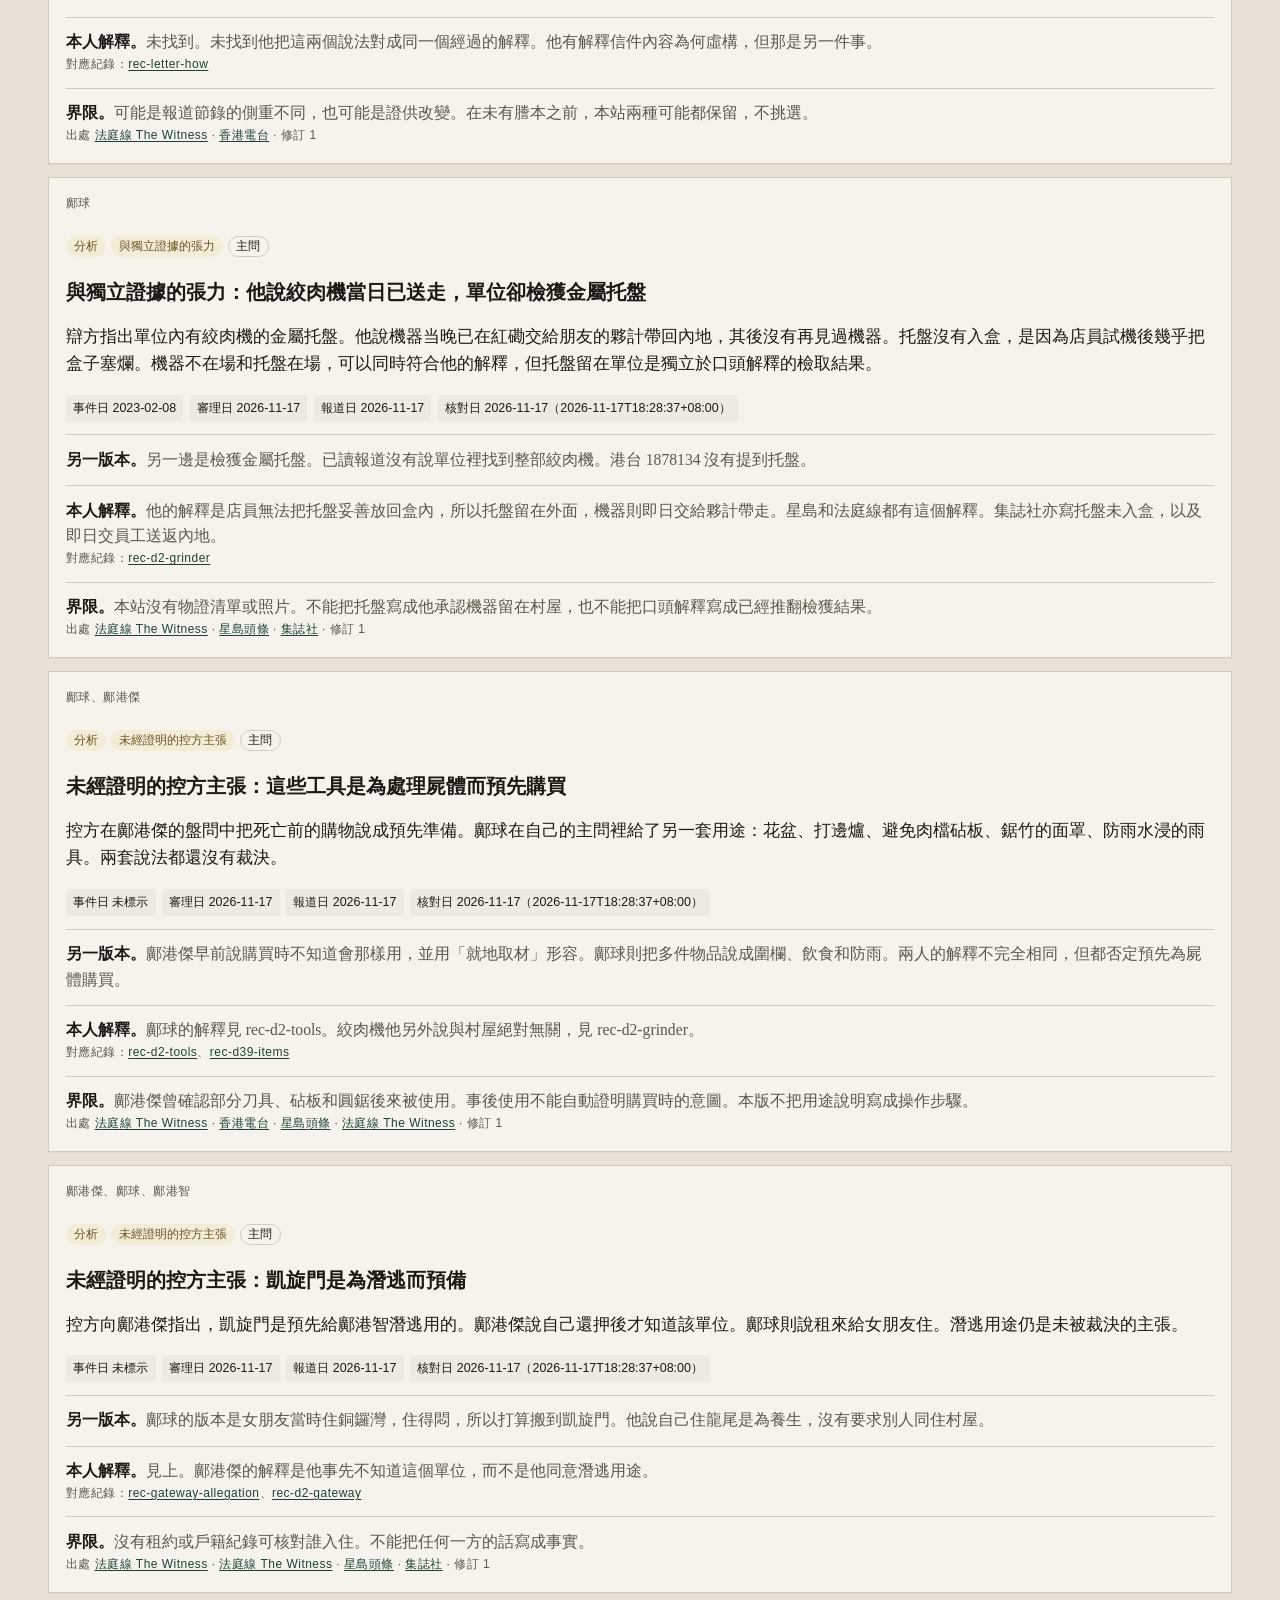
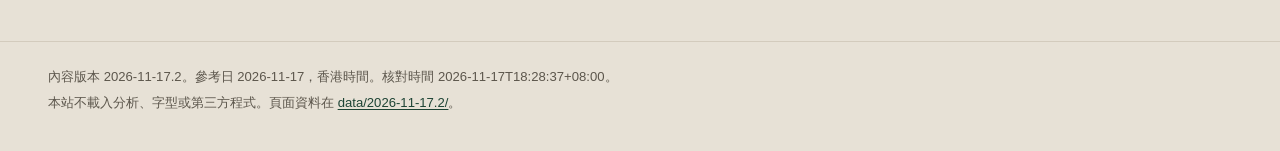
==== commit 4eefad2f: "Update court case review site to 2026-11-17.2" ====
--- a/analysis.html
+++ b/analysis.html
@@ -192,13 +192,64 @@
       <p class="kicker">對應紀錄：<a href="records.html#rec-letter-how">rec-letter-how</a></p>
     <div class="limits"><strong>界限。</strong>可能是報道節錄的側重不同，也可能是證供改變。在未有謄本之前，本站兩種可能都保留，不挑選。</div>
     <p class="kicker">出處 <a href="https://thewitnesshk.com/蔡天鳳案day37-囚中撰信指鄺球上車談判後蔡浴血-鄺港/">法庭線 The Witness</a> · <a href="https://news.rthk.hk/rthk/ch/component/k2/1877960-20261116.htm">香港電台</a> · 修訂 1</p>
-  </article></div></div><script id="record-data" type="application/json">[{"id":"an-who","epistemic":"analysis","analysisLabel":"direct-contradiction","title":"直接矛盾：信中指向父親，庭上指向胞弟","summary":"同一名證人有兩個被呈上法庭的版本。信「傑之視角」把重傷放在父親上車之後。庭上主問把行兇者說成胞弟。他自己把前者稱為虛構、後者稱為真相。這是版本之間的矛盾，不是陪審團的取捨。","originalRecordIds":["rec-d37-letter","rec-d35-brother"],"alternate":{"status":"found","text":"另一版本就是這兩條紀錄的對照：信中父親上車後才看見她頭部流血；庭上則說車內行兇的是胞弟。港台亦報道他同意信裡寫父親殺人，同時同意父親沒有殺人、當時不在車上。"},"explanation":{"status":"found","text":"他的解釋是：信是還沒有律師時用小聰明寫的，為了減輕罪責、保護較年輕的胞弟；律師說那個版本愚蠢而且是假的。覆問中他確認，指稱胞弟是因為聽到聲音、看見胞弟在她身上，而車內只有胞弟能傷害她。他同時說兩個版本自己都沒有動手，也不知道事情怎樣發生。他沒有說自己看見揮擊。"},"limits":"矛盾的是他的兩個說法。本站不把庭上版本或信件版本寫成事實。覆問解釋了「為何指向胞弟」，沒有補成目擊殺人。","revision":1,"sourceIds":["src-witness-d37-letter","src-witness-d35","src-witness-d39","src-rthk-1116"],"personIds":["p-d1","p-d2","p-d3"],"eventDate":"2023-02-21","hearingDate":"2026-11-17","reportDate":"2026-11-17","verificationDate":"2026-11-17","checkedAt":"2026-11-17T13:42:00+08:00","phase":"re-examination","tags":["直接矛盾","傑之視角","胞弟"]},{"id":"an-alight","epistemic":"analysis","analysisLabel":"direct-contradiction","title":"直接矛盾：兄弟有沒有在停車場落車","summary":"信件寫兩人落車，讓父親上車。他在盤問中說這不是事實，庭上證供沒有這個情節。控方認為兩個版本不能同時相信。","originalRecordIds":["rec-d37-letter","rec-d39-alight"],"alternate":{"status":"found","text":"另見他在第 37 日把「落車透氣、讓父親上車傾談」標成自己寫的、但不是事實；第 39 日再澄清庭上沒有說過在大尾篤落車。"},"explanation":{"status":"found","text":"他的解釋是信件該部分屬虛構，宣誓後的庭上版本才是真話。他沒有在已讀段落裡解釋，若沒有落車，信中為何會寫得如此具體，除了說想了很久所以寫得仔細、仔細不等於真。"},"limits":"本站沒有閉路電視可以核對停車場有沒有人落車。控方說的「正常會叫人落車」是提問，不是證據。","revision":1,"sourceIds":["src-witness-d37-letter","src-witness-d39"],"personIds":["p-d1","p-d2","p-d3"],"eventDate":"2023-02-21","hearingDate":"2026-11-17","reportDate":"2026-11-17","verificationDate":"2026-11-17","checkedAt":"2026-11-17T13:42:00+08:00","phase":"cross-examination","tags":["落車","直接矛盾"]},{"id":"an-tarp","epistemic":"analysis","analysisLabel":"direct-contradiction","title":"直接矛盾：帆布是死前掛上，還是死後才鋪","summary":"控方指出信裡寫死前因油漆而掛帆布，庭上改說死後才掛，並認為改口是為了解釋指紋。港台另有一篇主問報道：他先看見地上已有帆布和帳篷，其後才按父親指示把帆布鋪好、用膠紙貼上。三個描述的時間點並不一致。","originalRecordIds":["rec-d38-tarpaulin","rec-d12-tent"],"alternate":{"status":"found","text":"對立版本都在上述紀錄：信件是死前；庭上口頭是死後；港台主問是看見時帆布已在地上，鋪貼發生在看見膠箱之後。帳篷則被他說成事發前一年夏天購入、原放荃灣，自己沒有帶去村屋。"},"explanation":{"status":"found","text":"對「為何信和庭上不同」，他說自己以為想得仔細，其實不夠仔細，並不同意改口是因為死前鋪帆布看起來像預先準備肢解。他說沒有指紋也會作現在的版本。對港台那一版「看見時已經在地上」，已讀材料裡沒有另一次專門解釋。"},"limits":"鄰居是否早前見過封窗，本版未核對該證人的原日報道。膠紙指紋的化驗報告本版未讀。不能由時間矛盾直接推出誰殺人。","revision":1,"sourceIds":["src-witness-d38","src-rthk-1112"],"personIds":["p-d1","p-d2"],"eventDate":"2023-02-21","hearingDate":"2026-11-16","reportDate":"2026-11-16","verificationDate":"2026-11-17","checkedAt":"2026-11-17T13:42:00+08:00","phase":"cross-examination","tags":["帆布","死前","死後"]},{"id":"an-dna","epistemic":"analysis","analysisLabel":"tension-with-independent-evidence","title":"與獨立證據的張力：錘柄 DNA，同他說沒見過胞弟持錘","summary":"化驗師的報道是獨立於鄺港傑口頭證供的專家證據：柄上單一來源 DNA 與鄺港智吻合，排除另外兩名被告，隨機相符機率極低，轉移需要力度和時間。鄺港傑則說沒在車上見過這把錘，也沒見過胞弟拿着。兩邊可以同時存在：他沒看見，不代表柄上沒有 DNA。張力在於控方用 DNA 支持「胞弟握過這把錘」，而他的證供是否認看見。","originalRecordIds":["rec-d29-dna","rec-d35-hammer"],"alternate":{"status":"found","text":"對立材料是化驗師的可能來源推斷，對上他「沒見過錘、沒見過胞弟持錘、錘一直放在地上」的說法。"},"explanation":{"status":"found","text":"他的解釋是購買原因是圍欄，買完交給父親或放在地上，沒有在車上或胞弟手上見過。他沒有在已讀的第 29 日材料裡親自回應這項 DNA。第 39 日他說不知道傷勢是不是胞弟造成，也說沒有看見毆打。"},"limits":"DNA 吻合不是謀殺裁決，也不是「因此用這把錘殺人」的證明。專家用詞是有可能來自。本版未讀化驗師的盤問，亦未讀辯方是否提出轉移或污染。不能把七處傷都歸給這把錘。","revision":1,"sourceIds":["src-witness-d29","src-hk01-dna","src-witness-d35-live","src-witness-d39"],"personIds":["p-wai","p-d1","p-d3"],"eventDate":"2023-02-15","hearingDate":"2026-11-03","reportDate":"2026-11-03","verificationDate":"2026-11-17","checkedAt":"2026-11-17T13:42:00+08:00","phase":"examination-in-chief","tags":["DNA","張力","錘"]},{"id":"an-nostop","epistemic":"analysis","analysisLabel":"behavioural-question","title":"行為上的疑問：知道車廂出事之後仍然沒有停車、沒有報警","summary":"他自己確認沒有停車，也說事後認為當時應該報警或叫救護車。這是行為上需要解釋的問題。解釋已經存在，但解釋不是結論。","originalRecordIds":["rec-d39-nostop","rec-d36-noreport"],"alternate":{"status":"found","text":"控方的另一種描述是：19 分鐘足夠冷靜，繼續駛往父親那裡是原定計劃，不是驚惶。他不同意。"},"explanation":{"status":"found","text":"他的解釋包括：在高速公路上沒留意車位；當時震驚，並反問是否十幾分鐘就會震驚完；後座兩個都是家人，沒想過報警這個方向；後來說如果當時理智些，事情可能不會那麼惡劣。"},"limits":"疑問不是罪名。沒有停車可以被陪審團考慮，也可以被接受為驚惶。本站不代陪審團選擇。","revision":1,"sourceIds":["src-witness-d39","src-witness-d36"],"personIds":["p-d1"],"eventDate":"2023-02-21","hearingDate":"2026-11-17","reportDate":"2026-11-17","verificationDate":"2026-11-17","checkedAt":"2026-11-17T13:42:00+08:00","phase":"cross-examination","tags":["不停車","行為"]},{"id":"an-plan","epistemic":"analysis","analysisLabel":"unproven-prosecution-proposition","title":"未經證明的控方主張：購物和繼續開車都是預先計劃","summary":"控方在盤問中把租用村屋、購買物品、19 分鐘不停車，說成殺人計劃的一部分，並指目的包括圖利。這仍是提問中的主張。他否認。謀殺罪沒有裁決。","originalRecordIds":["rec-d39-items","rec-d39-nostop","rec-d35-hammer"],"alternate":{"status":"found","text":"他的對立版本是：錘和膠紙是為圍欄及家居；其他物品是就地取材，買的時候不知道會那樣用；繼續開車是因為震驚而不是計劃。他也確認部分工具後來曾被使用。"},"explanation":{"status":"found","text":"見上。另外他說自己沒有目擊肢解，否認按計劃留在村屋處理屍體，否認為了錢殺人。"},"limits":"「事後曾被使用」和「購買時的意圖」是兩件事。前者不能自動證明後者。本版沒有把購物清單重寫成指引。","revision":1,"sourceIds":["src-witness-d39","src-witness-d35-live"],"personIds":["p-d1","p-d2","p-d3"],"eventDate":"2023-02-21","hearingDate":"2026-11-17","reportDate":"2026-11-17","verificationDate":"2026-11-17","checkedAt":"2026-11-17T13:42:00+08:00","phase":"cross-examination","tags":["預謀","控方主張","就地取材"]},{"id":"an-hammer-limit","epistemic":"analysis","analysisLabel":"unproven-prosecution-proposition","title":"未經證明的控方主張：錘柄 DNA 或七處傷證明用該錘謀殺","summary":"控方把法醫證供覆述為七次襲擊、傷勢與錘吻合，並以錘柄 DNA 指向鄺港智。已核對的專家證供只到「有可能是他留下的 DNA，需要力度和時間」。報道沒有寫化驗師或法醫把每一處傷都鑒定為這一件錘所造成。這項謀殺主張沒有裁決。","originalRecordIds":["rec-d29-dna","rec-d39-nosee"],"alternate":{"status":"found","text":"已核對的範圍只支持「柄上 DNA 與鄺港智吻合」以及「控方覆述傷勢與錘吻合」。第 32 日以前關於「推撞車門手柄」的法醫問答，本版標待補，不拿來當相反事實。"},"explanation":{"status":"found","text":"鄺港傑說沒有看見任何人毆打任何人，不知道傷勢是不是胞弟造成，只講看見的東西。覆問確認的是聽到聲音、看見胞弟在她身上、車內只有他能傷害她，不是看見揮錘。"},"limits":"未讀法醫原證供，所以不能反向捏造「法醫已排除這把錘」。正確的界限是：現有已核對材料不足把 DNA 或「吻合」寫成謀殺證明。","revision":1,"sourceIds":["src-witness-d29","src-hk01-dna","src-witness-d39"],"personIds":["p-d1","p-d3","p-wai"],"eventDate":"2023-02-21","hearingDate":"2026-11-17","reportDate":"2026-11-17","verificationDate":"2026-11-17","checkedAt":"2026-11-17T13:42:00+08:00","phase":"cross-examination","tags":["錘","DNA","七處","未證明"]},{"id":"an-conceal","epistemic":"analysis","analysisLabel":"unproven-prosecution-proposition","title":"未經證明的控方主張：事後隱匿本身就證明謀殺","summary":"清潔車廂、棄置手機、沒有報警，以及阻止合法埋葬屍體這項控罪上的認罪和鄺球的指示裁決，都是事後處理屍體或現場的材料。控方可以邀請陪審團把它們和謀殺放在一起看。它們本身不是謀殺罪的承認，也不是謀殺裁決。","originalRecordIds":["rec-d36-phone","rec-d36-noreport","rec-plea-burial","rec-plea-murder"],"alternate":{"status":"found","text":"另見他在謀殺罪上的否認仍然存在。第二項控罪的結果已被報道分開處理。"},"explanation":{"status":"found","text":"對沒有報警和清潔、棄置手機，他的解釋是驚慌、沒想過、不懂處理。這解釋沒有被本站核實為法庭已接受的事實。"},"limits":"不要把第二項罪名的結果讀成謀殺罪成立。也不要因為有事後行為，就略去他仍然否認謀殺。","revision":1,"sourceIds":["src-witness-d36","src-hk01-1030","src-witness-d39"],"personIds":["p-d1","p-d2","p-d3"],"eventDate":"2023-02-21","hearingDate":"2026-11-12","reportDate":"2026-11-12","verificationDate":"2026-11-17","checkedAt":"2026-11-17T13:42:00+08:00","phase":"examination-in-chief","tags":["隱匿","謀殺","第二項控罪"]},{"id":"an-letter-how","epistemic":"analysis","analysisLabel":"direct-contradiction","title":"直接矛盾：信是兩人寫了兩年，還是只有他在荔枝角構想","summary":"11 月 13 日他說信是花了兩年與胞弟傾談寫成。11 月 16 日他說胞弟沒有構思兩年，只有自己在荔枝角收押所思考。這是關於信件怎樣產生的矛盾，不是關於誰殺人的另一個獨立證據。","originalRecordIds":["rec-letter-how"],"alternate":{"status":"found","text":"兩個說法都記錄在 rec-letter-how，分別來自法庭線 11 月 13 日和港台 11 月 16 日。"},"explanation":{"status":"not-found","text":"未找到他把這兩個說法對成同一個經過的解釋。他有解釋信件內容為何虛構，但那是另一件事。"},"limits":"可能是報道節錄的側重不同，也可能是證供改變。在未有謄本之前，本站兩種可能都保留，不挑選。","revision":1,"sourceIds":["src-witness-d37-letter","src-rthk-1116"],"personIds":["p-d1","p-d3"],"eventDate":null,"hearingDate":"2026-11-16","reportDate":"2026-11-16","verificationDate":"2026-11-17","checkedAt":"2026-11-17T13:42:00+08:00","phase":"cross-examination","tags":["信件","未找到","兩年"]}]</script>
+  </article>
+<article class="record" id="an-tray" data-record-id="an-tray">
+    <p class="kicker">鄺球</p>
+    <p><span class="tag analysis">分析</span><span class="tag analysis">與獨立證據的張力</span><span class="tag">主問</span></p>
+    <h2>與獨立證據的張力：他說絞肉機當日已送走，單位卻檢獲金屬托盤</h2>
+    <p>辯方指出單位內有絞肉機的金屬托盤。他說機器当晚已在紅磡交給朋友的夥計帶回內地，其後沒有再見過機器。托盤沒有入盒，是因為店員試機後幾乎把盒子塞爛。機器不在場和托盤在場，可以同時符合他的解釋，但托盤留在單位是獨立於口頭解釋的檢取結果。</p>
+    <div class="dates">
+    <span>事件日 2023-02-08</span>
+    <span>審理日 2026-11-17</span>
+    <span>報道日 2026-11-17</span>
+    <span>核對日 2026-11-17（2026-11-17T18:28:37+08:00）</span>
+  </div>
+    <div class="explain"><strong>另一版本。</strong>另一邊是檢獲金屬托盤。已讀報道沒有說單位裡找到整部絞肉機。港台 1878134 沒有提到托盤。</div>
+      <div class="explain"><strong>本人解釋。</strong>他的解釋是店員無法把托盤妥善放回盒內，所以托盤留在外面，機器則即日交給夥計帶走。星島和法庭線都有這個解釋。集誌社亦寫托盤未入盒，以及即日交員工送返內地。</div>
+      <p class="kicker">對應紀錄：<a href="records.html#rec-d2-grinder">rec-d2-grinder</a></p>
+    <div class="limits"><strong>界限。</strong>本站沒有物證清單或照片。不能把托盤寫成他承認機器留在村屋，也不能把口頭解釋寫成已經推翻檢獲結果。</div>
+    <p class="kicker">出處 <a href="https://thewitnesshk.com/持續更新蔡天鳳案day39-控方列多個地點可停泊-質疑鄺/">法庭線 The Witness</a> · <a href="https://www.stheadline.com/society/3638106/蔡天鳳碎屍案鄺球指買大湯煲作花盆種攀籐植物-大炸篩打邊爐用">星島頭條</a> · <a href="https://thecollectivehk.com/蔡天鳳案-第39日-鄺球作供/">集誌社</a> · 修訂 1</p>
+  </article>
+<article class="record" id="an-tools-kau" data-record-id="an-tools-kau">
+    <p class="kicker">鄺球、鄺港傑</p>
+    <p><span class="tag analysis">分析</span><span class="tag analysis">未經證明的控方主張</span><span class="tag">主問</span></p>
+    <h2>未經證明的控方主張：這些工具是為處理屍體而預先購買</h2>
+    <p>控方在鄺港傑的盤問中把死亡前的購物說成預先準備。鄺球在自己的主問裡給了另一套用途：花盆、打邊爐、避免肉檔砧板、鋸竹的面罩、防雨水浸的雨具。兩套說法都還沒有裁決。</p>
+    <div class="dates">
+    <span>事件日 未標示</span>
+    <span>審理日 2026-11-17</span>
+    <span>報道日 2026-11-17</span>
+    <span>核對日 2026-11-17（2026-11-17T18:28:37+08:00）</span>
+  </div>
+    <div class="explain"><strong>另一版本。</strong>鄺港傑早前說購買時不知道會那樣用，並用「就地取材」形容。鄺球則把多件物品說成圍欄、飲食和防雨。兩人的解釋不完全相同，但都否定預先為屍體購買。</div>
+      <div class="explain"><strong>本人解釋。</strong>鄺球的解釋見 rec-d2-tools。絞肉機他另外說與村屋絕對無關，見 rec-d2-grinder。</div>
+      <p class="kicker">對應紀錄：<a href="records.html#rec-d2-tools">rec-d2-tools</a>、<a href="records.html#rec-d39-items">rec-d39-items</a></p>
+    <div class="limits"><strong>界限。</strong>鄺港傑曾確認部分刀具、砧板和圓鋸後來被使用。事後使用不能自動證明購買時的意圖。本版不把用途說明寫成操作步驟。</div>
+    <p class="kicker">出處 <a href="https://thewitnesshk.com/持續更新蔡天鳳案day39-控方列多個地點可停泊-質疑鄺/">法庭線 The Witness</a> · <a href="https://news.rthk.hk/rthk/ch/component/k2/1878134-20261117.htm">香港電台</a> · <a href="https://www.stheadline.com/society/3638106/蔡天鳳碎屍案鄺球指買大湯煲作花盆種攀籐植物-大炸篩打邊爐用">星島頭條</a> · <a href="https://thewitnesshk.com/持續更新蔡天鳳案day39-控方列多個地點可停泊-質疑鄺/">法庭線 The Witness</a> · 修訂 1</p>
+  </article>
+<article class="record" id="an-gateway" data-record-id="an-gateway">
+    <p class="kicker">鄺港傑、鄺球、鄺港智</p>
+    <p><span class="tag analysis">分析</span><span class="tag analysis">未經證明的控方主張</span><span class="tag">主問</span></p>
+    <h2>未經證明的控方主張：凱旋門是為潛逃而預備</h2>
+    <p>控方向鄺港傑指出，凱旋門是預先給鄺港智潛逃用的。鄺港傑說自己還押後才知道該單位。鄺球則說租來給女朋友住。潛逃用途仍是未被裁決的主張。</p>
+    <div class="dates">
+    <span>事件日 未標示</span>
+    <span>審理日 2026-11-17</span>
+    <span>報道日 2026-11-17</span>
+    <span>核對日 2026-11-17（2026-11-17T18:28:37+08:00）</span>
+  </div>
+    <div class="explain"><strong>另一版本。</strong>鄺球的版本是女朋友當時住銅鑼灣，住得悶，所以打算搬到凱旋門。他說自己住龍尾是為養生，沒有要求別人同住村屋。</div>
+      <div class="explain"><strong>本人解釋。</strong>見上。鄺港傑的解釋是他事先不知道這個單位，而不是他同意潛逃用途。</div>
+      <p class="kicker">對應紀錄：<a href="records.html#rec-gateway-allegation">rec-gateway-allegation</a>、<a href="records.html#rec-d2-gateway">rec-d2-gateway</a></p>
+    <div class="limits"><strong>界限。</strong>沒有租約或戶籍紀錄可核對誰入住。不能把任何一方的話寫成事實。</div>
+    <p class="kicker">出處 <a href="https://thewitnesshk.com/持續更新蔡天鳳案day39-控方列多個地點可停泊-質疑鄺/">法庭線 The Witness</a> · <a href="https://thewitnesshk.com/持續更新蔡天鳳案day39-控方列多個地點可停泊-質疑鄺/">法庭線 The Witness</a> · <a href="https://www.stheadline.com/society/3638106/蔡天鳳碎屍案鄺球指買大湯煲作花盆種攀籐植物-大炸篩打邊爐用">星島頭條</a> · <a href="https://thecollectivehk.com/蔡天鳳案-第39日-鄺球作供/">集誌社</a> · 修訂 1</p>
+  </article></div></div><script id="record-data" type="application/json">[{"id":"an-who","epistemic":"analysis","analysisLabel":"direct-contradiction","title":"直接矛盾：信中指向父親，庭上指向胞弟","summary":"同一名證人有兩個被呈上法庭的版本。信「傑之視角」把重傷放在父親上車之後。庭上主問把行兇者說成胞弟。他自己把前者稱為虛構、後者稱為真相。這是版本之間的矛盾，不是陪審團的取捨。","originalRecordIds":["rec-d37-letter","rec-d35-brother"],"alternate":{"status":"found","text":"另一版本就是這兩條紀錄的對照：信中父親上車後才看見她頭部流血；庭上則說車內行兇的是胞弟。港台亦報道他同意信裡寫父親殺人，同時同意父親沒有殺人、當時不在車上。"},"explanation":{"status":"found","text":"他的解釋是：信是還沒有律師時用小聰明寫的，為了減輕罪責、保護較年輕的胞弟；律師說那個版本愚蠢而且是假的。覆問中他確認，指稱胞弟是因為聽到聲音、看見胞弟在她身上，而車內只有胞弟能傷害她。他同時說兩個版本自己都沒有動手，也不知道事情怎樣發生。他沒有說自己看見揮擊。"},"limits":"矛盾的是他的兩個說法。本站不把庭上版本或信件版本寫成事實。覆問解釋了「為何指向胞弟」，沒有補成目擊殺人。","revision":1,"sourceIds":["src-witness-d37-letter","src-witness-d35","src-witness-d39","src-rthk-1116"],"personIds":["p-d1","p-d2","p-d3"],"eventDate":"2023-02-21","hearingDate":"2026-11-17","reportDate":"2026-11-17","verificationDate":"2026-11-17","checkedAt":"2026-11-17T13:42:00+08:00","phase":"re-examination","tags":["直接矛盾","傑之視角","胞弟"]},{"id":"an-alight","epistemic":"analysis","analysisLabel":"direct-contradiction","title":"直接矛盾：兄弟有沒有在停車場落車","summary":"信件寫兩人落車，讓父親上車。他在盤問中說這不是事實，庭上證供沒有這個情節。控方認為兩個版本不能同時相信。","originalRecordIds":["rec-d37-letter","rec-d39-alight"],"alternate":{"status":"found","text":"另見他在第 37 日把「落車透氣、讓父親上車傾談」標成自己寫的、但不是事實；第 39 日再澄清庭上沒有說過在大尾篤落車。"},"explanation":{"status":"found","text":"他的解釋是信件該部分屬虛構，宣誓後的庭上版本才是真話。他沒有在已讀段落裡解釋，若沒有落車，信中為何會寫得如此具體，除了說想了很久所以寫得仔細、仔細不等於真。"},"limits":"本站沒有閉路電視可以核對停車場有沒有人落車。控方說的「正常會叫人落車」是提問，不是證據。","revision":1,"sourceIds":["src-witness-d37-letter","src-witness-d39"],"personIds":["p-d1","p-d2","p-d3"],"eventDate":"2023-02-21","hearingDate":"2026-11-17","reportDate":"2026-11-17","verificationDate":"2026-11-17","checkedAt":"2026-11-17T13:42:00+08:00","phase":"cross-examination","tags":["落車","直接矛盾"]},{"id":"an-tarp","epistemic":"analysis","analysisLabel":"direct-contradiction","title":"直接矛盾：帆布是死前掛上，還是死後才鋪","summary":"控方指出信裡寫死前因油漆而掛帆布，庭上改說死後才掛，並認為改口是為了解釋指紋。港台另有一篇主問報道：他先看見地上已有帆布和帳篷，其後才按父親指示把帆布鋪好、用膠紙貼上。三個描述的時間點並不一致。","originalRecordIds":["rec-d38-tarpaulin","rec-d12-tent"],"alternate":{"status":"found","text":"對立版本都在上述紀錄：信件是死前；庭上口頭是死後；港台主問是看見時帆布已在地上，鋪貼發生在看見膠箱之後。帳篷則被他說成事發前一年夏天購入、原放荃灣，自己沒有帶去村屋。"},"explanation":{"status":"found","text":"對「為何信和庭上不同」，他說自己以為想得仔細，其實不夠仔細，並不同意改口是因為死前鋪帆布看起來像預先準備肢解。他說沒有指紋也會作現在的版本。對港台那一版「看見時已經在地上」，已讀材料裡沒有另一次專門解釋。"},"limits":"鄰居是否早前見過封窗，本版未核對該證人的原日報道。膠紙指紋的化驗報告本版未讀。不能由時間矛盾直接推出誰殺人。","revision":1,"sourceIds":["src-witness-d38","src-rthk-1112"],"personIds":["p-d1","p-d2"],"eventDate":"2023-02-21","hearingDate":"2026-11-16","reportDate":"2026-11-16","verificationDate":"2026-11-17","checkedAt":"2026-11-17T13:42:00+08:00","phase":"cross-examination","tags":["帆布","死前","死後"]},{"id":"an-dna","epistemic":"analysis","analysisLabel":"tension-with-independent-evidence","title":"與獨立證據的張力：錘柄 DNA，同他說沒見過胞弟持錘","summary":"化驗師的報道是獨立於鄺港傑口頭證供的專家證據：柄上單一來源 DNA 與鄺港智吻合，排除另外兩名被告，隨機相符機率極低，轉移需要力度和時間。鄺港傑則說沒在車上見過這把錘，也沒見過胞弟拿着。兩邊可以同時存在：他沒看見，不代表柄上沒有 DNA。張力在於控方用 DNA 支持「胞弟握過這把錘」，而他的證供是否認看見。","originalRecordIds":["rec-d29-dna","rec-d35-hammer"],"alternate":{"status":"found","text":"對立材料是化驗師的可能來源推斷，對上他「沒見過錘、沒見過胞弟持錘、錘一直放在地上」的說法。"},"explanation":{"status":"found","text":"他的解釋是購買原因是圍欄，買完交給父親或放在地上，沒有在車上或胞弟手上見過。他沒有在已讀的第 29 日材料裡親自回應這項 DNA。第 39 日他說不知道傷勢是不是胞弟造成，也說沒有看見毆打。"},"limits":"DNA 吻合不是謀殺裁決，也不是「因此用這把錘殺人」的證明。專家用詞是有可能來自。本版未讀化驗師的盤問，亦未讀辯方是否提出轉移或污染。不能把七處傷都歸給這把錘。","revision":1,"sourceIds":["src-witness-d29","src-hk01-dna","src-witness-d35-live","src-witness-d39"],"personIds":["p-wai","p-d1","p-d3"],"eventDate":"2023-02-15","hearingDate":"2026-11-03","reportDate":"2026-11-03","verificationDate":"2026-11-17","checkedAt":"2026-11-17T13:42:00+08:00","phase":"examination-in-chief","tags":["DNA","張力","錘"]},{"id":"an-nostop","epistemic":"analysis","analysisLabel":"behavioural-question","title":"行為上的疑問：知道車廂出事之後仍然沒有停車、沒有報警","summary":"他自己確認沒有停車，也說事後認為當時應該報警或叫救護車。這是行為上需要解釋的問題。解釋已經存在，但解釋不是結論。","originalRecordIds":["rec-d39-nostop","rec-d36-noreport"],"alternate":{"status":"found","text":"控方的另一種描述是：19 分鐘足夠冷靜，繼續駛往父親那裡是原定計劃，不是驚惶。他不同意。"},"explanation":{"status":"found","text":"他的解釋包括：在高速公路上沒留意車位；當時震驚，並反問是否十幾分鐘就會震驚完；後座兩個都是家人，沒想過報警這個方向；後來說如果當時理智些，事情可能不會那麼惡劣。"},"limits":"疑問不是罪名。沒有停車可以被陪審團考慮，也可以被接受為驚惶。本站不代陪審團選擇。","revision":1,"sourceIds":["src-witness-d39","src-witness-d36"],"personIds":["p-d1"],"eventDate":"2023-02-21","hearingDate":"2026-11-17","reportDate":"2026-11-17","verificationDate":"2026-11-17","checkedAt":"2026-11-17T13:42:00+08:00","phase":"cross-examination","tags":["不停車","行為"]},{"id":"an-plan","epistemic":"analysis","analysisLabel":"unproven-prosecution-proposition","title":"未經證明的控方主張：購物和繼續開車都是預先計劃","summary":"控方在盤問中把租用村屋、購買物品、19 分鐘不停車，說成殺人計劃的一部分，並指目的包括圖利。這仍是提問中的主張。他否認。謀殺罪沒有裁決。","originalRecordIds":["rec-d39-items","rec-d39-nostop","rec-d35-hammer"],"alternate":{"status":"found","text":"他的對立版本是：錘和膠紙是為圍欄及家居；其他物品是就地取材，買的時候不知道會那樣用；繼續開車是因為震驚而不是計劃。他也確認部分工具後來曾被使用。"},"explanation":{"status":"found","text":"見上。另外他說自己沒有目擊肢解，否認按計劃留在村屋處理屍體，否認為了錢殺人。"},"limits":"「事後曾被使用」和「購買時的意圖」是兩件事。前者不能自動證明後者。本版沒有把購物清單重寫成指引。","revision":1,"sourceIds":["src-witness-d39","src-witness-d35-live"],"personIds":["p-d1","p-d2","p-d3"],"eventDate":"2023-02-21","hearingDate":"2026-11-17","reportDate":"2026-11-17","verificationDate":"2026-11-17","checkedAt":"2026-11-17T13:42:00+08:00","phase":"cross-examination","tags":["預謀","控方主張","就地取材"]},{"id":"an-hammer-limit","epistemic":"analysis","analysisLabel":"unproven-prosecution-proposition","title":"未經證明的控方主張：錘柄 DNA 或七處傷證明用該錘謀殺","summary":"控方把法醫證供覆述為七次襲擊、傷勢與錘吻合，並以錘柄 DNA 指向鄺港智。已核對的專家證供只到「有可能是他留下的 DNA，需要力度和時間」。報道沒有寫化驗師或法醫把每一處傷都鑒定為這一件錘所造成。這項謀殺主張沒有裁決。","originalRecordIds":["rec-d29-dna","rec-d39-nosee"],"alternate":{"status":"found","text":"已核對的範圍只支持「柄上 DNA 與鄺港智吻合」以及「控方覆述傷勢與錘吻合」。第 32 日以前關於「推撞車門手柄」的法醫問答，本版標待補，不拿來當相反事實。"},"explanation":{"status":"found","text":"鄺港傑說沒有看見任何人毆打任何人，不知道傷勢是不是胞弟造成，只講看見的東西。覆問確認的是聽到聲音、看見胞弟在她身上、車內只有他能傷害她，不是看見揮錘。"},"limits":"未讀法醫原證供，所以不能反向捏造「法醫已排除這把錘」。正確的界限是：現有已核對材料不足把 DNA 或「吻合」寫成謀殺證明。","revision":1,"sourceIds":["src-witness-d29","src-hk01-dna","src-witness-d39"],"personIds":["p-d1","p-d3","p-wai"],"eventDate":"2023-02-21","hearingDate":"2026-11-17","reportDate":"2026-11-17","verificationDate":"2026-11-17","checkedAt":"2026-11-17T13:42:00+08:00","phase":"cross-examination","tags":["錘","DNA","七處","未證明"]},{"id":"an-conceal","epistemic":"analysis","analysisLabel":"unproven-prosecution-proposition","title":"未經證明的控方主張：事後隱匿本身就證明謀殺","summary":"清潔車廂、棄置手機、沒有報警，以及阻止合法埋葬屍體這項控罪上的認罪和鄺球的指示裁決，都是事後處理屍體或現場的材料。控方可以邀請陪審團把它們和謀殺放在一起看。它們本身不是謀殺罪的承認，也不是謀殺裁決。","originalRecordIds":["rec-d36-phone","rec-d36-noreport","rec-plea-burial","rec-plea-murder"],"alternate":{"status":"found","text":"另見他在謀殺罪上的否認仍然存在。第二項控罪的結果已被報道分開處理。"},"explanation":{"status":"found","text":"對沒有報警和清潔、棄置手機，他的解釋是驚慌、沒想過、不懂處理。這解釋沒有被本站核實為法庭已接受的事實。"},"limits":"不要把第二項罪名的結果讀成謀殺罪成立。也不要因為有事後行為，就略去他仍然否認謀殺。","revision":1,"sourceIds":["src-witness-d36","src-hk01-1030","src-witness-d39"],"personIds":["p-d1","p-d2","p-d3"],"eventDate":"2023-02-21","hearingDate":"2026-11-12","reportDate":"2026-11-12","verificationDate":"2026-11-17","checkedAt":"2026-11-17T13:42:00+08:00","phase":"examination-in-chief","tags":["隱匿","謀殺","第二項控罪"]},{"id":"an-letter-how","epistemic":"analysis","analysisLabel":"direct-contradiction","title":"直接矛盾：信是兩人寫了兩年，還是只有他在荔枝角構想","summary":"11 月 13 日他說信是花了兩年與胞弟傾談寫成。11 月 16 日他說胞弟沒有構思兩年，只有自己在荔枝角收押所思考。這是關於信件怎樣產生的矛盾，不是關於誰殺人的另一個獨立證據。","originalRecordIds":["rec-letter-how"],"alternate":{"status":"found","text":"兩個說法都記錄在 rec-letter-how，分別來自法庭線 11 月 13 日和港台 11 月 16 日。"},"explanation":{"status":"not-found","text":"未找到他把這兩個說法對成同一個經過的解釋。他有解釋信件內容為何虛構，但那是另一件事。"},"limits":"可能是報道節錄的側重不同，也可能是證供改變。在未有謄本之前，本站兩種可能都保留，不挑選。","revision":1,"sourceIds":["src-witness-d37-letter","src-rthk-1116"],"personIds":["p-d1","p-d3"],"eventDate":null,"hearingDate":"2026-11-16","reportDate":"2026-11-16","verificationDate":"2026-11-17","checkedAt":"2026-11-17T13:42:00+08:00","phase":"cross-examination","tags":["信件","未找到","兩年"]},{"id":"an-tray","epistemic":"analysis","analysisLabel":"tension-with-independent-evidence","title":"與獨立證據的張力：他說絞肉機當日已送走，單位卻檢獲金屬托盤","summary":"辯方指出單位內有絞肉機的金屬托盤。他說機器当晚已在紅磡交給朋友的夥計帶回內地，其後沒有再見過機器。托盤沒有入盒，是因為店員試機後幾乎把盒子塞爛。機器不在場和托盤在場，可以同時符合他的解釋，但托盤留在單位是獨立於口頭解釋的檢取結果。","originalRecordIds":["rec-d2-grinder"],"alternate":{"status":"found","text":"另一邊是檢獲金屬托盤。已讀報道沒有說單位裡找到整部絞肉機。港台 1878134 沒有提到托盤。"},"explanation":{"status":"found","text":"他的解釋是店員無法把托盤妥善放回盒內，所以托盤留在外面，機器則即日交給夥計帶走。星島和法庭線都有這個解釋。集誌社亦寫托盤未入盒，以及即日交員工送返內地。"},"limits":"本站沒有物證清單或照片。不能把托盤寫成他承認機器留在村屋，也不能把口頭解釋寫成已經推翻檢獲結果。","revision":1,"sourceIds":["src-witness-d39-1828","src-st-3638106","src-collective-d39-kau"],"personIds":["p-d2"],"eventDate":"2023-02-08","hearingDate":"2026-11-17","reportDate":"2026-11-17","verificationDate":"2026-11-17","checkedAt":"2026-11-17T18:28:37+08:00","phase":"examination-in-chief","tags":["托盤","絞肉機","張力"]},{"id":"an-tools-kau","epistemic":"analysis","analysisLabel":"unproven-prosecution-proposition","title":"未經證明的控方主張：這些工具是為處理屍體而預先購買","summary":"控方在鄺港傑的盤問中把死亡前的購物說成預先準備。鄺球在自己的主問裡給了另一套用途：花盆、打邊爐、避免肉檔砧板、鋸竹的面罩、防雨水浸的雨具。兩套說法都還沒有裁決。","originalRecordIds":["rec-d2-tools","rec-d39-items"],"alternate":{"status":"found","text":"鄺港傑早前說購買時不知道會那樣用，並用「就地取材」形容。鄺球則把多件物品說成圍欄、飲食和防雨。兩人的解釋不完全相同，但都否定預先為屍體購買。"},"explanation":{"status":"found","text":"鄺球的解釋見 rec-d2-tools。絞肉機他另外說與村屋絕對無關，見 rec-d2-grinder。"},"limits":"鄺港傑曾確認部分刀具、砧板和圓鋸後來被使用。事後使用不能自動證明購買時的意圖。本版不把用途說明寫成操作步驟。","revision":1,"sourceIds":["src-witness-d39-1828","src-rthk-1878134","src-st-3638106","src-witness-d39"],"personIds":["p-d2","p-d1"],"eventDate":null,"hearingDate":"2026-11-17","reportDate":"2026-11-17","verificationDate":"2026-11-17","checkedAt":"2026-11-17T18:28:37+08:00","phase":"examination-in-chief","tags":["預謀","工具","控方主張"]},{"id":"an-gateway","epistemic":"analysis","analysisLabel":"unproven-prosecution-proposition","title":"未經證明的控方主張：凱旋門是為潛逃而預備","summary":"控方向鄺港傑指出，凱旋門是預先給鄺港智潛逃用的。鄺港傑說自己還押後才知道該單位。鄺球則說租來給女朋友住。潛逃用途仍是未被裁決的主張。","originalRecordIds":["rec-gateway-allegation","rec-d2-gateway"],"alternate":{"status":"found","text":"鄺球的版本是女朋友當時住銅鑼灣，住得悶，所以打算搬到凱旋門。他說自己住龍尾是為養生，沒有要求別人同住村屋。"},"explanation":{"status":"found","text":"見上。鄺港傑的解釋是他事先不知道這個單位，而不是他同意潛逃用途。"},"limits":"沒有租約或戶籍紀錄可核對誰入住。不能把任何一方的話寫成事實。","revision":1,"sourceIds":["src-witness-d39","src-witness-d39-1828","src-st-3638106","src-collective-d39-kau"],"personIds":["p-d1","p-d2","p-d3"],"eventDate":null,"hearingDate":"2026-11-17","reportDate":"2026-11-17","verificationDate":"2026-11-17","checkedAt":"2026-11-17T18:28:37+08:00","phase":"examination-in-chief","tags":["凱旋門","潛逃","未證明"]}]</script>
 <script type="module" src="assets/site.js"></script>
 </main>
 <footer>
   <div class="wrap">
-    <p>內容版本 2026-11-17.1。參考日 2026-11-17，香港時間。核對時間 2026-11-17T13:42:00+08:00。</p>
-    <p>本站不載入分析、字型或第三方程式。頁面資料在 <a href="data/2026-11-17.1/records.json">data/2026-11-17.1/</a>。</p>
+    <p>內容版本 2026-11-17.2。參考日 2026-11-17，香港時間。核對時間 2026-11-17T18:28:37+08:00。</p>
+    <p>本站不載入分析、字型或第三方程式。頁面資料在 <a href="data/2026-11-17.2/records.json">data/2026-11-17.2/</a>。</p>
   </div>
 </footer>
 </body>
--- a/assets/site.css
+++ b/assets/site.css
@@ -0,0 +1,205 @@
+:root {
+  --bg: #e7e1d6;
+  --paper: #f6f3ec;
+  --ink: #1c1915;
+  --muted: #5c564c;
+  --line: #d3cbbd;
+  --pine: #1d4334;
+  --pine-soft: #e4eee8;
+  --clay: #6e3d28;
+  --clay-soft: #f3e6dc;
+  --gold: #6a5420;
+  --gold-soft: #f3ecd6;
+  --unknown: #3e4a55;
+  --unknown-soft: #e6ebf0;
+  --shadow: 0 1px 0 rgba(28, 25, 21, 0.04);
+  --serif: "Songti TC", "PMingLiU", "Noto Serif CJK TC", "Noto Serif TC", Palatino, "Palatino Linotype", "Times New Roman", serif;
+  --sans: "PingFang HK", "Heiti TC", "Noto Sans CJK TC", "Noto Sans TC", "Segoe UI", sans-serif;
+  --max: 74rem;
+}
+
+* { box-sizing: border-box; }
+html { scroll-behavior: smooth; }
+body {
+  margin: 0;
+  background: var(--bg);
+  color: var(--ink);
+  font-family: var(--serif);
+  font-size: 1.05rem;
+  line-height: 1.65;
+}
+a { color: var(--pine); text-underline-offset: 0.18em; }
+a:hover { color: var(--clay); }
+:focus-visible { outline: 3px solid var(--pine); outline-offset: 2px; }
+.skip {
+  position: absolute;
+  left: 0.75rem;
+  top: -4rem;
+  background: var(--ink);
+  color: var(--paper);
+  padding: 0.5rem 0.8rem;
+  z-index: 5;
+}
+.skip:focus { top: 0.75rem; }
+
+.wrap { width: min(100% - 1.5rem, var(--max)); margin-inline: auto; }
+.site-header {
+  background: var(--paper);
+  border-bottom: 1px solid var(--line);
+}
+.eyebrow {
+  font-family: var(--sans);
+  font-size: 0.78rem;
+  letter-spacing: 0.08em;
+  text-transform: none;
+  color: var(--muted);
+  margin: 0 0 0.35rem;
+}
+.site-header h1 {
+  font-size: clamp(1.7rem, 4vw, 2.5rem);
+  font-weight: 600;
+  letter-spacing: -0.02em;
+  line-height: 1.2;
+  margin: 0;
+}
+.dek { color: var(--ink); max-width: 42rem; margin: 0.75rem 0 0; }
+.meta-row {
+  display: flex;
+  flex-wrap: wrap;
+  gap: 0.5rem 1rem;
+  font-family: var(--sans);
+  font-size: 0.82rem;
+  color: var(--muted);
+  margin-top: 1rem;
+}
+.nav {
+  display: flex;
+  gap: 0.35rem;
+  overflow-x: auto;
+  padding: 0.85rem 0 1rem;
+  font-family: var(--sans);
+  font-size: 0.92rem;
+}
+.nav a {
+  color: var(--ink);
+  text-decoration: none;
+  border: 1px solid transparent;
+  border-radius: 999px;
+  padding: 0.28rem 0.7rem;
+  white-space: nowrap;
+}
+.nav a[aria-current="page"] {
+  background: var(--pine);
+  color: #f6f3ec;
+}
+
+.banner {
+  background: var(--pine);
+  color: #f4f7f5;
+}
+.banner p { margin: 0; padding: 0.8rem 0; font-family: var(--sans); font-size: 0.92rem; }
+.banner strong { font-weight: 650; }
+
+main { padding: 1.4rem 0 3rem; }
+.grid { display: grid; gap: 0.8rem; }
+.cards { display: grid; gap: 0.8rem; }
+@media (min-width: 800px) {
+  .cards.two { grid-template-columns: 1fr 1fr; }
+  .cards.three { grid-template-columns: repeat(3, 1fr); }
+}
+
+.panel, .record, .hearing, .source, .gap {
+  background: var(--paper);
+  border: 1px solid var(--line);
+  box-shadow: var(--shadow);
+  padding: 1rem 1.05rem 1.1rem;
+}
+.panel h2, .record h2, .hearing h2 { margin: 0.2rem 0 0.55rem; font-size: 1.25rem; line-height: 1.35; }
+.kicker {
+  font-family: var(--sans);
+  font-size: 0.75rem;
+  letter-spacing: 0.04em;
+  color: var(--muted);
+  margin: 0;
+}
+
+.tag {
+  display: inline-block;
+  font-family: var(--sans);
+  font-size: 0.75rem;
+  line-height: 1.3;
+  padding: 0.12rem 0.45rem;
+  border-radius: 999px;
+  border: 1px solid var(--line);
+  margin: 0 0.3rem 0.3rem 0;
+}
+.tag.reported-fact { background: var(--pine-soft); color: var(--pine); border-color: transparent; }
+.tag.allegation { background: var(--clay-soft); color: var(--clay); border-color: transparent; }
+.tag.analysis { background: var(--gold-soft); color: var(--gold); border-color: transparent; }
+.tag.unknown { background: var(--unknown-soft); color: var(--unknown); border-color: transparent; }
+.tag.gap { background: transparent; color: var(--clay); }
+
+.dates { display: flex; flex-wrap: wrap; gap: 0.4rem; margin: 0.7rem 0; }
+.dates span {
+  font-family: var(--sans);
+  font-size: 0.78rem;
+  background: #efeae1;
+  padding: 0.2rem 0.45rem;
+}
+.limits, .explain {
+  border-top: 1px solid var(--line);
+  margin-top: 0.8rem;
+  padding-top: 0.7rem;
+  color: var(--muted);
+  font-size: 0.98rem;
+}
+.limits strong, .explain strong { color: var(--ink); font-weight: 600; }
+
+table { width: 100%; border-collapse: collapse; font-size: 0.98rem; }
+th, td { text-align: left; vertical-align: top; padding: 0.55rem 0.4rem; border-bottom: 1px solid var(--line); }
+th { font-family: var(--sans); font-size: 0.78rem; color: var(--muted); font-weight: 600; }
+
+form.filter {
+  display: grid;
+  gap: 0.65rem;
+  margin-bottom: 1rem;
+}
+label { font-family: var(--sans); font-size: 0.82rem; display: grid; gap: 0.25rem; }
+input, select, button {
+  font: inherit;
+  color: var(--ink);
+  background: #fff;
+  border: 1px solid #b7ad9e;
+  border-radius: 0;
+  padding: 0.45rem 0.55rem;
+}
+button {
+  font-family: var(--sans);
+  background: var(--ink);
+  color: var(--paper);
+  cursor: pointer;
+}
+@media (min-width: 800px) {
+  form.filter { grid-template-columns: 1.4fr repeat(4, 1fr) auto; align-items: end; }
+}
+.count { font-family: var(--sans); font-size: 0.85rem; color: var(--muted); min-height: 1.2em; }
+
+.timeline { list-style: none; margin: 0; padding: 0; }
+.timeline li {
+  background: var(--paper);
+  border-left: 3px solid var(--pine);
+  padding: 0.8rem 1rem;
+  margin: 0 0 0.6rem;
+}
+footer {
+  border-top: 1px solid var(--line);
+  color: var(--muted);
+  font-family: var(--sans);
+  font-size: 0.82rem;
+  padding: 1.2rem 0 2rem;
+}
+footer p { margin: 0.3rem 0; }
+[hidden] { display: none !important; }
+@media (prefers-reduced-motion: reduce) {
+  html { scroll-behavior: auto; }
+}
